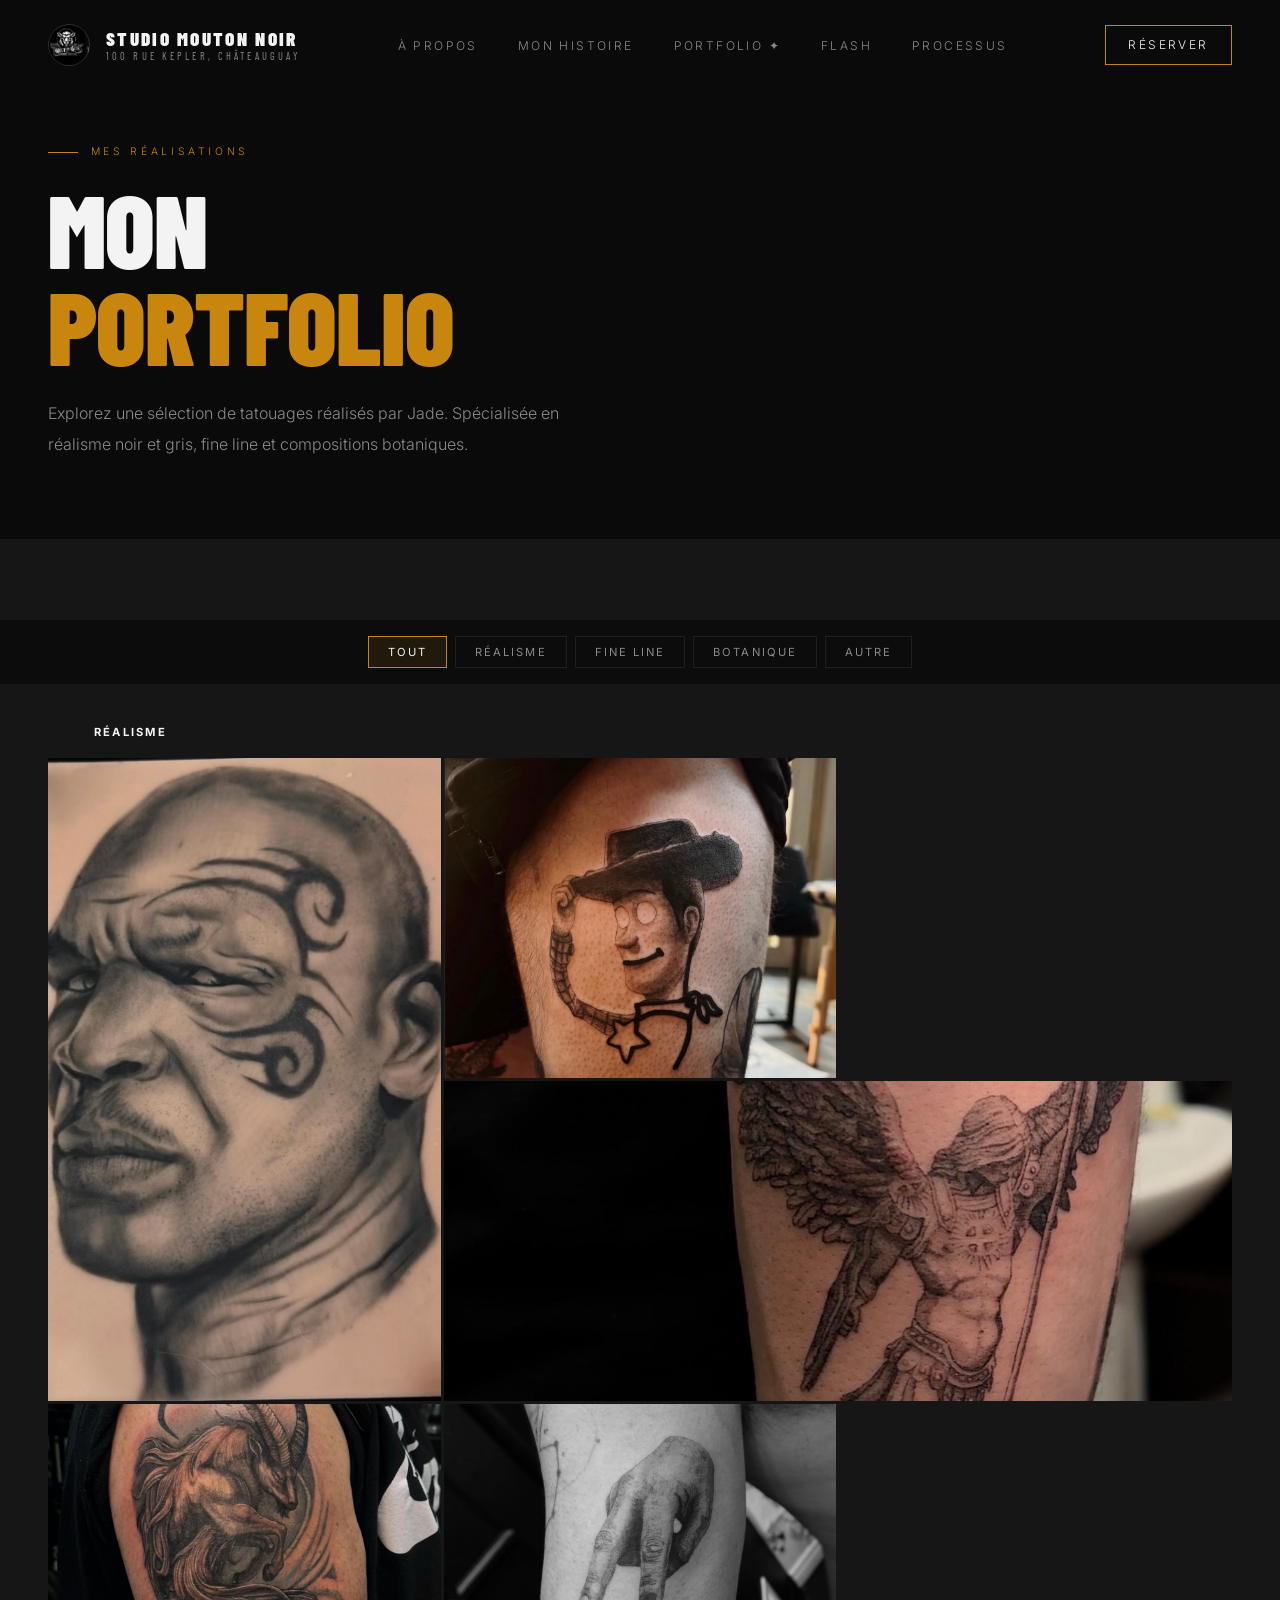
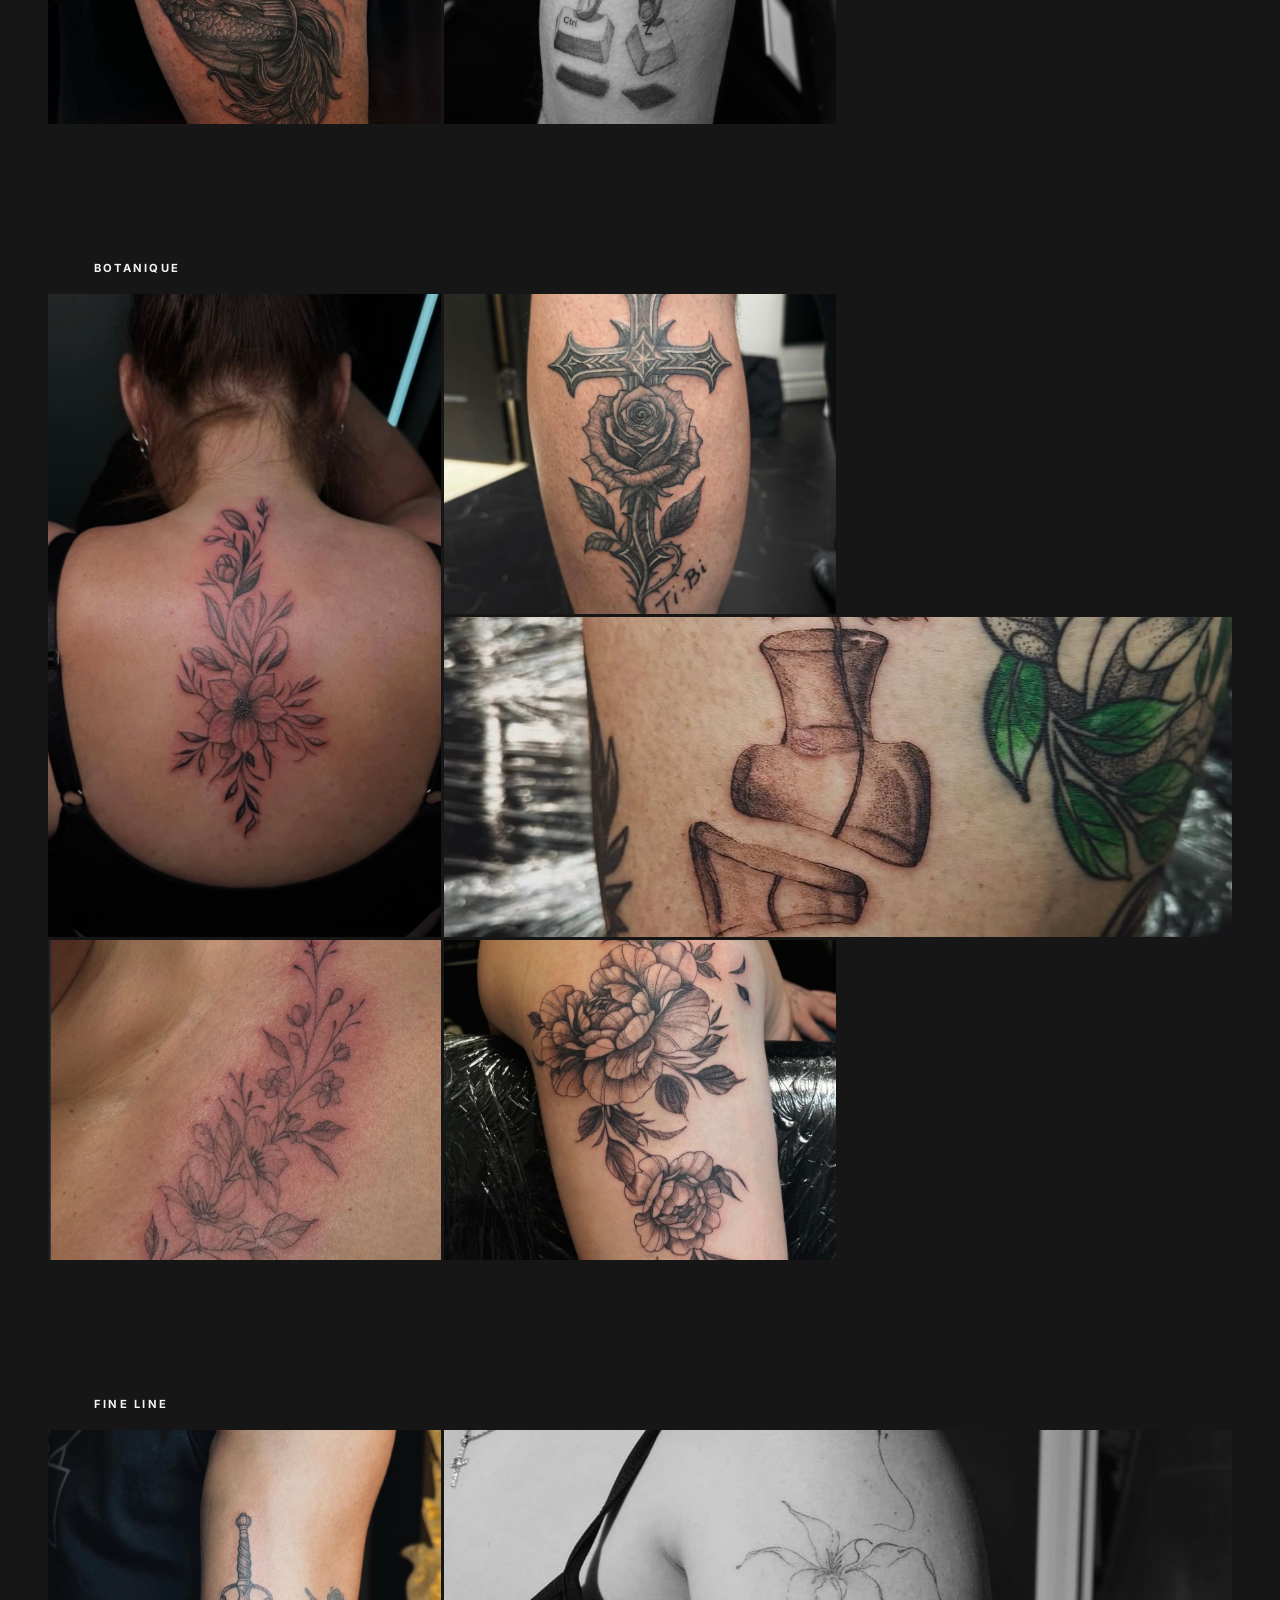
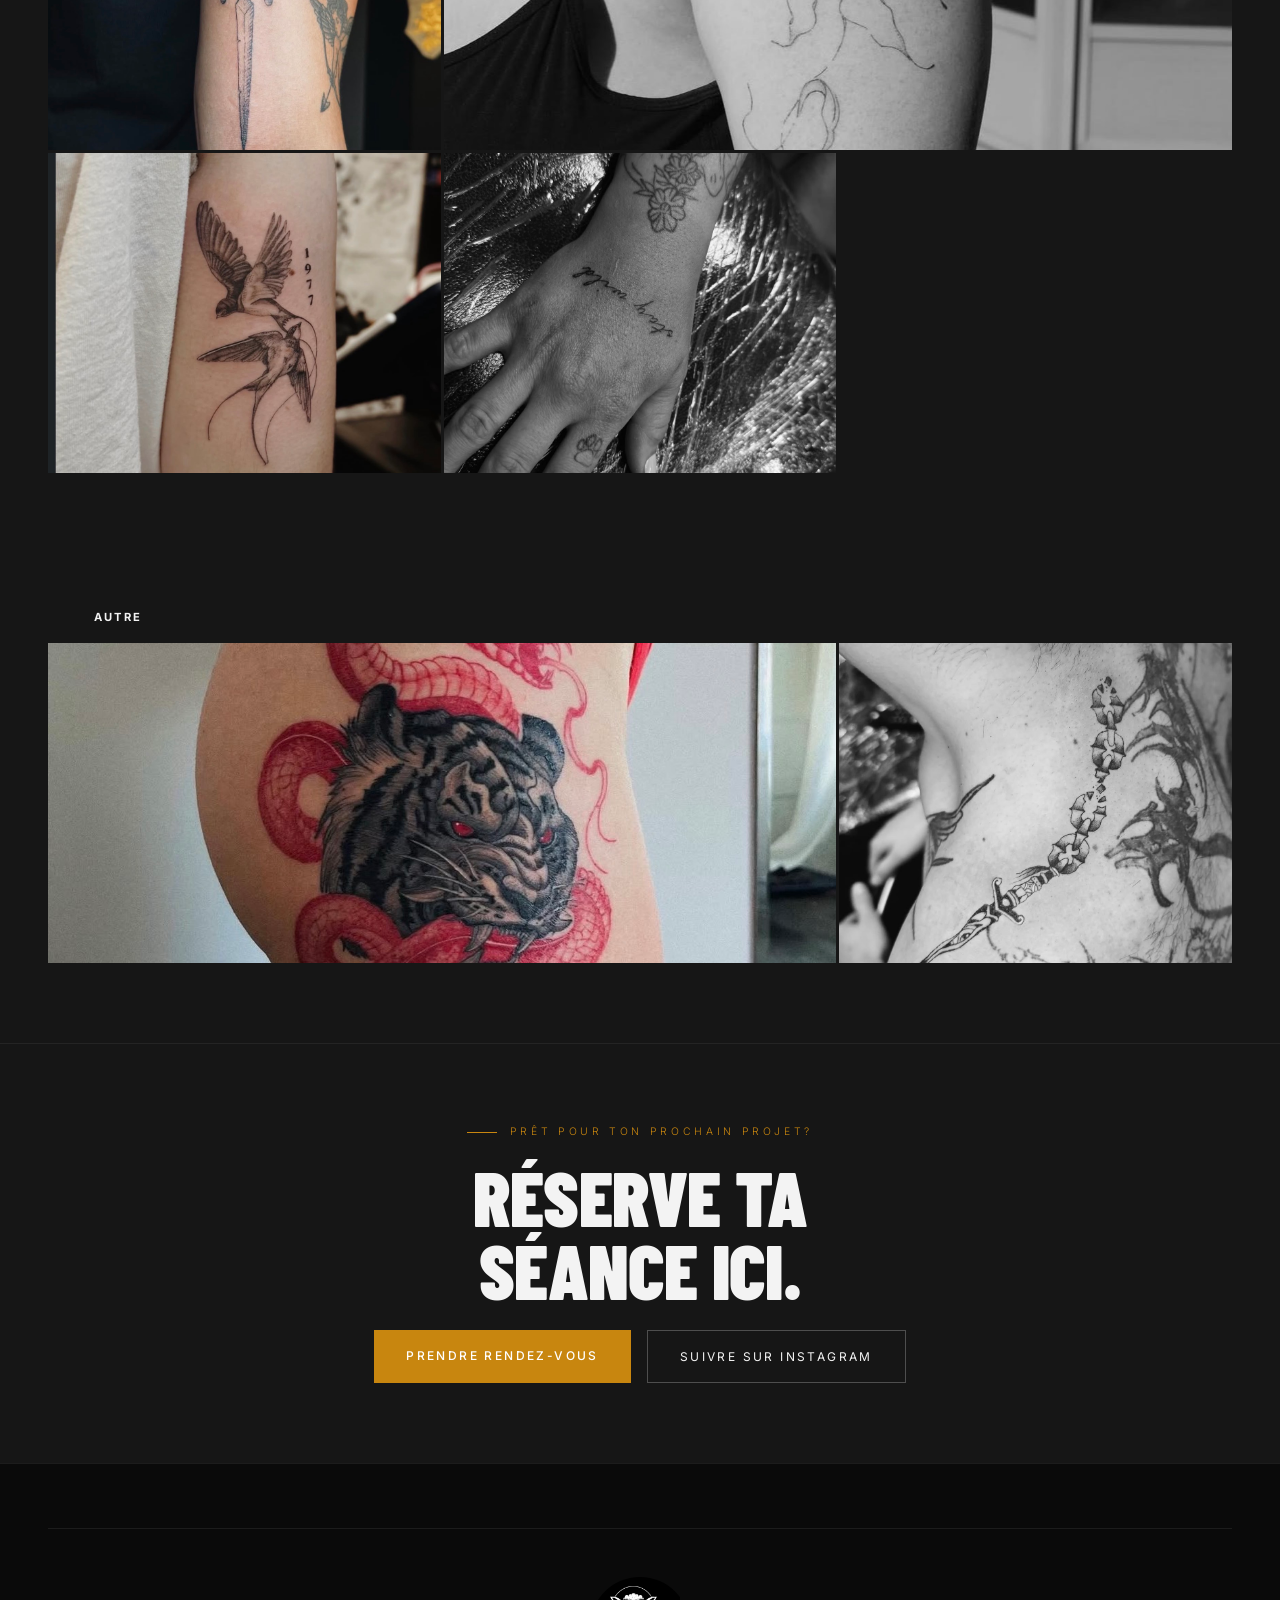
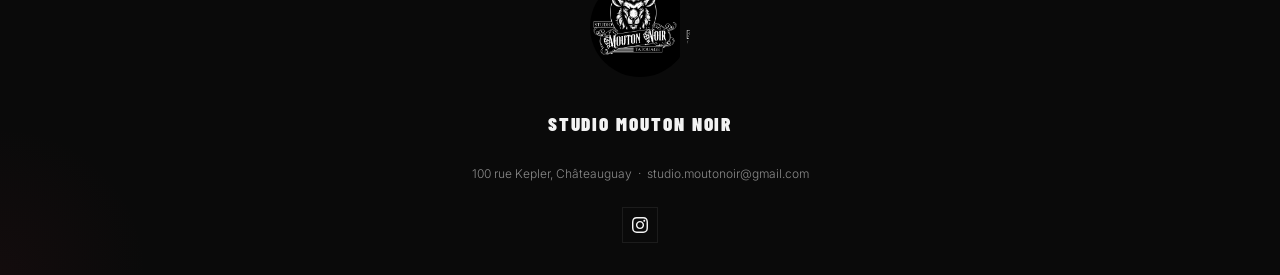
==== portfolio.html @ ce0b01de "Initial commit & site files" ====
<!DOCTYPE html>
<html lang="fr">
<head>
  <meta charset="UTF-8">
  <meta name="viewport" content="width=device-width, initial-scale=1.0">
  <title>Portfolio — Studio Mouton Noir</title>
  <meta name="description" content="Découvrez les réalisations de Jade au Studio Mouton Noir : Réalisme, Fine Line et Botanique.">
  <meta property="og:title" content="Portfolio — Studio Mouton Noir">
  <meta property="og:description" content="Découvrez les réalisations de Jade au Studio Mouton Noir : Réalisme, Fine Line et Botanique.">
  <meta property="og:url" content="https://studiomoutonnoir.ca/portfolio.html">
  <link rel="canonical" href="https://studiomoutonnoir.ca/portfolio.html">
  <link rel="preconnect" href="https://fonts.googleapis.com">
  <link rel="preconnect" href="https://fonts.gstatic.com" crossorigin>
  <link href="https://fonts.googleapis.com/css2?family=Barlow+Condensed:ital,wght@0,400;0,600;0,700;0,800;0,900;1,400&family=Inter:wght@300;400;500;600&display=swap" rel="stylesheet">
  <link rel="stylesheet" href="css/style.css">
</head>
<body>

<!-- ═══════════════════════════════════════════════════════
     NAVIGATION
═══════════════════════════════════════════════════════ -->
<nav class="nav scrolled">
  <a href="index.html" class="nav-logo">
    <div class="nav-logo-img"></div>
    <div class="nav-logo-text">
      Studio Mouton Noir
      <span>100 rue Kepler, Châteauguay</span>
    </div>
  </a>

  <ul class="nav-links">
    <li><a href="index.html#apropos">À propos</a></li>
    <li><a href="index.html#histoire">Mon histoire</a></li>
    <li><a href="portfolio.html" style="color:var(--offwhite)">Portfolio ✦</a></li>
    <li><a href="flash.html">Flash</a></li>
    <li><a href="index.html#processus">Processus</a></li>
  </ul>

  <a href="index.html#reservation" class="nav-cta">Réserver</a>

  <button class="nav-toggle" aria-label="Menu">
    <span></span><span></span><span></span>
  </button>
</nav>

<!-- Mobile nav -->
<div class="nav-mobile">
  <a href="index.html">Accueil</a>
  <a href="index.html#histoire">Mon histoire</a>
  <a href="portfolio.html">Portfolio</a>
  <a href="flash.html">Tatouages Flash</a>
  <a href="index.html#reservation">Réserver</a>
</div>

<!-- ═══════════════════════════════════════════════════════
     PORTFOLIO HERO
═══════════════════════════════════════════════════════ -->
<section class="flash-hero" style="padding: 9rem 3rem 5rem; background: var(--black); border-bottom: 1px solid rgba(243,243,243,0.06);">
  <p class="section-label reveal">Mes réalisations</p>
  <h1 class="section-title reveal reveal-delay-1" style="font-size: clamp(3rem, 8vw, 7rem); margin-bottom: 1.5rem;">
    Mon<br><span style="color:var(--red)">Portfolio</span>
  </h1>
  <p class="reveal reveal-delay-2" style="color: var(--dim); font-size: 1rem; max-width: 560px; line-height: 1.9;">
    Explorez une sélection de tatouages réalisés par Jade. Spécialisée en réalisme noir et gris, fine line et compositions botaniques.
  </p>
</section>

<!-- ═══════════════════════════════════════════════════════
     PORTFOLIO CONTENT
═══════════════════════════════════════════════════════ -->
<section class="portfolio" id="portfolio_content" style="padding: 5rem 3rem;">
  <!-- Filters -->
  <div class="portfolio-filters reveal">
    <button class="filter-btn active" data-filter="all">Tout</button>
    <button class="filter-btn" data-filter="realisme">Réalisme</button>
    <button class="filter-btn" data-filter="fineline">Fine Line</button>
    <button class="filter-btn" data-filter="botanique">Botanique</button>
    <button class="filter-btn" data-filter="autre">Autre</button>
  </div>

  <!-- ── RÉALISME ── -->
  <p class="portfolio-section-label reveal" id="cat-realisme">Réalisme</p>
  <div class="portfolio-grid" data-stagger style="margin-bottom: 6rem;">
    <!-- Mike Tyson (Main Image) -->
    <div class="portfolio-item item-tall" data-style="realisme" data-stagger-child style="opacity:0; transition:opacity 0.5s ease;">
      <div class="portfolio-item-bg"><img src="IMG_4621.jpg" alt="Portrait réalisme Mike Tyson" class="mobile-pos-tyson" style="width:100%;height:100%;object-fit:cover;object-position:center 20%;"></div>
      <div class="portfolio-item-overlay">
        <div class="portfolio-item-artist">Jade</div>
        <div class="portfolio-item-style">Réalisme</div>
      </div>
    </div>
    <!-- Woody -->
    <div class="portfolio-item" data-style="realisme" data-stagger-child style="opacity:0; transition:opacity 0.5s ease;">
      <div class="portfolio-item-bg"><img src="IMG_4651.jpg" alt="Portrait réalisme Woody" style="width:100%;height:100%;object-fit:cover;object-position:center 30%;"></div>
      <div class="portfolio-item-overlay">
        <div class="portfolio-item-artist">Jade</div>
        <div class="portfolio-item-style">Réalisme</div>
      </div>
    </div>
    <!-- Michelangelo -->
    <div class="portfolio-item item-wide" data-style="realisme" data-stagger-child style="opacity:0; transition:opacity 0.5s ease;">
      <div class="portfolio-item-bg"><img src="IMG_4637.jpg" alt="Ange Michel-Ange réalisme" style="width:100%;height:100%;object-fit:cover;object-position:center 40%;"></div>
      <div class="portfolio-item-overlay">
        <div class="portfolio-item-artist">Jade</div>
        <div class="portfolio-item-style">Réalisme</div>
      </div>
    </div>
    <!-- Capricorn -->
    <div class="portfolio-item" data-style="realisme" data-stagger-child style="opacity:0; transition:opacity 0.5s ease;">
      <div class="portfolio-item-bg"><img src="IMG_4630.jpg" alt="Capricorne réalisme" style="width:100%;height:100%;object-fit:cover;"></div>
      <div class="portfolio-item-overlay">
        <div class="portfolio-item-artist">Jade</div>
        <div class="portfolio-item-style">Réalisme</div>
      </div>
    </div>
    <!-- Ctrl+Z Hand -->
    <div class="portfolio-item" data-style="realisme" data-stagger-child style="opacity:0; transition:opacity 0.5s ease;">
      <div class="portfolio-item-bg"><img src="IMG_4718.jpg" alt="Main réalisme touches clavier Ctrl+Z" style="width:100%;height:100%;object-fit:cover;object-position:center 45%;"></div>
      <div class="portfolio-item-overlay">
        <div class="portfolio-item-artist">Jade</div>
        <div class="portfolio-item-style">Réalisme</div>
      </div>
    </div>
  </div>

  <!-- ── BOTANIQUE ── -->
  <p class="portfolio-section-label reveal" id="cat-botanique">Botanique</p>
  <div class="portfolio-grid" data-stagger style="margin-bottom: 6rem;">
    <!-- Spine Flowers -->
    <div class="portfolio-item item-tall" data-style="botanique" data-stagger-child style="opacity:0; transition:opacity 0.5s ease;">
      <div class="portfolio-item-bg"><img src="IMG_4624.jpg" alt="Fleurs botaniques colonne vertébrale" style="width:100%;height:100%;object-fit:cover;object-position:center 20%;"></div>
      <div class="portfolio-item-overlay">
        <div class="portfolio-item-artist">Jade</div>
        <div class="portfolio-item-style">Botanique</div>
      </div>
    </div>
    <!-- Rose + Cross -->
    <div class="portfolio-item" data-style="botanique" data-stagger-child style="opacity:0; transition:opacity 0.5s ease;">
      <div class="portfolio-item-bg"><img src="IMG_4639.jpg" alt="Rose et croix fine line" style="width:100%;height:100%;object-fit:cover;"></div>
      <div class="portfolio-item-overlay">
        <div class="portfolio-item-artist">Jade</div>
        <div class="portfolio-item-style">Botanique</div>
      </div>
    </div>
    <!-- Broken Vase Rose -->
    <div class="portfolio-item item-wide" data-style="botanique" data-stagger-child style="opacity:0; transition:opacity 0.5s ease;">
      <div class="portfolio-item-bg"><img src="IMG_4640.jpg" alt="Rose dans un vase brisé" style="width:100%;height:100%;object-fit:cover;"></div>
      <div class="portfolio-item-overlay">
        <div class="portfolio-item-artist">Jade</div>
        <div class="portfolio-item-style">Botanique</div>
      </div>
    </div>
    <!-- Chest Flowers -->
    <div class="portfolio-item" data-style="botanique" data-stagger-child style="opacity:0; transition:opacity 0.5s ease;">
      <div class="portfolio-item-bg"><img src="IMG_4634.jpg" alt="Fleurs botaniques chest" style="width:100%;height:100%;object-fit:cover;object-position:center 30%;"></div>
      <div class="portfolio-item-overlay">
        <div class="portfolio-item-artist">Jade</div>
        <div class="portfolio-item-style">Botanique</div>
      </div>
    </div>
    <!-- Arm Peonies -->
    <div class="portfolio-item" data-style="botanique" data-stagger-child style="opacity:0; transition:opacity 0.5s ease;">
      <div class="portfolio-item-bg"><img src="IMG_4629.jpg" alt="Pivoines bras" style="width:100%;height:100%;object-fit:cover;"></div>
      <div class="portfolio-item-overlay">
        <div class="portfolio-item-artist">Jade</div>
        <div class="portfolio-item-style">Botanique</div>
      </div>
    </div>
  </div>

  <!-- ── FINE LINE ── -->
  <p class="portfolio-section-label reveal" id="cat-fineline">Fine Line</p>
  <div class="portfolio-grid" data-stagger style="margin-bottom: 6rem;">
    <!-- Dagger/Sword -->
    <div class="portfolio-item" data-style="fineline" data-stagger-child style="opacity:0; transition:opacity 0.5s ease;">
      <div class="portfolio-item-bg"><img src="IMG_4647.jpg" alt="Dague fine line" style="width:100%;height:100%;object-fit:cover;object-position:center 35%;"></div>
      <div class="portfolio-item-overlay">
        <div class="portfolio-item-artist">Jade</div>
        <div class="portfolio-item-style">Fine Line</div>
      </div>
    </div>
    <!-- Hand/Flower -->
    <div class="portfolio-item item-wide" data-style="fineline" data-stagger-child style="opacity:0; transition:opacity 0.5s ease;">
      <div class="portfolio-item-bg"><img src="IMG_4654.jpg" alt="Main et fleur fine line" style="width:100%;height:100%;object-fit:cover;"></div>
      <div class="portfolio-item-overlay">
        <div class="portfolio-item-artist">Jade</div>
        <div class="portfolio-item-style">Fine Line</div>
      </div>
    </div>

    <!-- Birds 1977 -->
    <div class="portfolio-item" data-style="fineline" data-stagger-child style="opacity:0; transition:opacity 0.5s ease;">
      <div class="portfolio-item-bg"><img src="IMG_4623.jpg" alt="Oiseaux et année 1977 fine line" style="width:100%;height:100%;object-fit:cover;object-position:center 45%;"></div>
      <div class="portfolio-item-overlay">
        <div class="portfolio-item-artist">Jade</div>
        <div class="portfolio-item-style">Fine Line</div>
      </div>
    </div>
    <!-- Stay Wild Hand -->
    <div class="portfolio-item" data-style="fineline" data-stagger-child style="opacity:0; transition:opacity 0.5s ease;">
      <div class="portfolio-item-bg"><img src="IMG_4625.jpg" alt="Main stay wild fine line" style="width:100%;height:100%;object-fit:cover;object-position:center 40%;"></div>
      <div class="portfolio-item-overlay">
        <div class="portfolio-item-artist">Jade</div>
        <div class="portfolio-item-style">Fine Line</div>
      </div>
    </div>
  </div>

  <!-- ── AUTRE ── -->
  <p class="portfolio-section-label reveal" id="cat-autre">Autre</p>
  <div class="portfolio-grid" data-stagger>
    <!-- Tiger/Snake -->
    <div class="portfolio-item item-wide" data-style="autre" data-stagger-child style="opacity:0; transition:opacity 0.5s ease;">
      <div class="portfolio-item-bg"><img src="IMG_4622.jpg" alt="Tête de tigre et serpent rouge" class="mobile-pos-tiger" style="width:100%;height:100%;object-fit:cover;object-position:center 45%;"></div>
      <div class="portfolio-item-overlay">
        <div class="portfolio-item-artist">Jade</div>
        <div class="portfolio-item-style">Autre</div>
      </div>
    </div>
    <!-- Bear -->
    <div class="portfolio-item" data-style="autre" data-stagger-child style="opacity:0; transition:opacity 0.5s ease;">
      <div class="portfolio-item-bg"><img src="IMG_4633.jpg" alt="Ours fine line" style="width:100%;height:100%;object-fit:cover;object-position:center 40%;"></div>
      <div class="portfolio-item-overlay">
        <div class="portfolio-item-artist">Jade</div>
        <div class="portfolio-item-style">Autre</div>
      </div>
    </div>
  </div>
</section>

<!-- ═══════════════════════════════════════════════════════
     CTA
═══════════════════════════════════════════════════════ -->
<div style="background: var(--charcoal); padding: 5rem 3rem; text-align: center; border-top: 1px solid rgba(243,243,243,0.06);">
  <p class="section-label reveal" style="justify-content: center;">Prêt pour ton prochain projet?</p>
  <h2 class="section-title reveal reveal-delay-1" style="margin-bottom: 1.5rem; text-align: center;">Réserve ta<br>séance ici.</h2>
  <div class="reveal reveal-delay-3" style="display: flex; gap: 1rem; justify-content: center; flex-wrap: wrap;">
    <a href="index.html#reservation" class="btn-primary">Prendre rendez-vous</a>
    <a href="https://www.instagram.com/studiomoutonoir/" target="_blank" rel="noopener" class="btn-outline">Suivre sur Instagram</a>
  </div>
</div>

<!-- ═══════════════════════════════════════════════════════
     FOOTER
═══════════════════════════════════════════════════════ -->
<footer>
  <div class="footer-bottom" style="padding-top: 3rem; flex-direction: column; align-items: center; text-align: center; gap: 1.5rem;">
    <div class="nav-logo-img" style="width:100px; height:100px; border:none; margin-bottom: 0.5rem;"></div>
    <a href="index.html" style="font-family:'Barlow Condensed',sans-serif; font-size:1.2rem; font-weight:900; letter-spacing:0.1em; text-transform:uppercase;">Studio Mouton Noir</a>
    <p style="font-size: 0.75rem; color: var(--dim);">100 rue Kepler, Châteauguay &nbsp;·&nbsp; <a href="mailto:studio.moutonoir@gmail.com" style="color:var(--dim)">studio.moutonoir@gmail.com</a></p>
    <a href="https://www.instagram.com/studiomoutonoir/" target="_blank" rel="noopener" class="social-link">
      <svg width="16" height="16" viewBox="0 0 24 24" fill="currentColor"><path d="M12 2.163c3.204 0 3.584.012 4.85.07 3.252.148 4.771 1.691 4.919 4.919.058 1.265.069 1.645.069 4.849 0 3.205-.012 3.584-.069 4.849-.149 3.225-1.664 4.771-4.919 4.919-1.266.058-1.644.07-4.85.07-3.204 0-3.584-.012-4.849-.07-3.26-.149-4.771-1.699-4.919-4.92-.058-1.265-.07-1.644-.07-4.849 0-3.204.013-3.583.07-4.849.149-3.227 1.664-4.771 4.919-4.919 1.266-.057 1.645-.069 4.849-.069zm0-2.163c-3.259 0-3.667.014-4.947.072-4.358.2-6.78 2.618-6.98 6.98-.059 1.281-.073 1.689-.073 4.948 0 3.259.014 3.668.072 4.948.2 4.358 2.618 6.78 6.98 6.98 1.281.058 1.689.072 4.948.072 3.259 0 3.668-.014 4.948-.072 4.354-.2 6.782-2.618 6.979-6.98.059-1.28.073-1.689.073-4.948 0-3.259-.014-3.667-.072-4.947-.196-4.354-2.617-6.78-6.979-6.98-1.281-.059-1.69-.073-4.949-.073zm0 5.838c-3.403 0-6.162 2.759-6.162 6.162s2.759 6.163 6.162 6.163 6.162-2.759 6.162-6.163c0-3.403-2.759-6.162-6.162-6.162zm0 10.162c-2.209 0-4-1.79-4-4 0-2.209 1.791-4 4-4s4 1.791 4 4c0 2.21-1.791 4-4 4zm6.406-11.845c-.796 0-1.441.645-1.441 1.44s.645 1.44 1.441 1.44c.795 0 1.439-.645 1.439-1.44s-.644-1.44-1.439-1.44z"/></svg>
    </a>
  </div>
</footer>

<button class="back-top" aria-label="Retour en haut">↑</button>

<script src="js/main.js"></script>
</body>
</html>
---- css/style.css ----
/* ============================================================
   Studio Mouton Noir — Stylesheet
   ============================================================ */

*, *::before, *::after { box-sizing: border-box; margin: 0; padding: 0; }

:root {
  --black:   #0A0A0A;
  --charcoal:#161616;
  --offwhite:#F3F3F3;
  --dim:     #8A8A8A;
  --red:     #C8860F;
  --red-dim: #8A5C07;
  --border:  rgba(243,243,243,0.08);
  --font-head: 'Barlow Condensed', sans-serif;
  --font-body: 'Inter', sans-serif;
}

html { scroll-behavior: smooth; font-size: 16px; }

body {
  background: var(--black);
  color: var(--offwhite);
  font-family: var(--font-body);
  font-weight: 300;
  line-height: 1.6;
  overflow-x: hidden;
  -webkit-font-smoothing: antialiased;
}

img { display: block; width: 100%; height: 100%; object-fit: cover; }
a { color: inherit; text-decoration: none; }
button { cursor: pointer; border: none; background: none; font-family: inherit; }

/* ── Scrollbar ─────────────────────────────────────────── */
::-webkit-scrollbar { width: 4px; }
::-webkit-scrollbar-track { background: var(--black); }
::-webkit-scrollbar-thumb { background: var(--red); border-radius: 2px; }

/* ── Selection ─────────────────────────────────────────── */
::selection { background: var(--red); color: #fff; }

/* ============================================================
   NAVIGATION
   ============================================================ */
.nav {
  position: fixed;
  top: 0; left: 0; right: 0;
  z-index: 100;
  display: flex;
  align-items: center;
  justify-content: space-between;
  padding: 1.5rem 3rem;
  transition: background 0.4s ease, padding 0.4s ease;
}
.nav.scrolled {
  background: rgba(10,10,10,0.95);
  backdrop-filter: blur(12px);
  padding: 1rem 3rem;
  border-bottom: 1px solid var(--border);
}

.nav-logo {
  display: flex;
  align-items: center;
  gap: 1rem;
  font-family: var(--font-head);
  font-weight: 900;
  font-size: 1.2rem;
  letter-spacing: 0.12em;
  text-transform: uppercase;
  line-height: 1.1;
}
.nav-logo-img {
  width: 42px;
  height: 42px;
  background-image: url('../logo_nav.png');
  background-size: contain;
  background-position: center;
  background-repeat: no-repeat;
  border-radius: 50%;
  border: 1px solid rgba(243,243,243,0.15);
  flex-shrink: 0;
}
.nav-logo-text { display: flex; flex-direction: column; }
.nav-logo span { display: block; font-size: 0.65rem; font-weight: 400; letter-spacing: 0.3em; color: var(--dim); margin-top: 2px; }

.nav-links {
  display: flex;
  gap: 2.5rem;
  list-style: none;
}
.nav-links a {
  font-size: 0.75rem;
  letter-spacing: 0.2em;
  text-transform: uppercase;
  color: var(--dim);
  transition: color 0.25s;
}
.nav-links a:hover { color: var(--offwhite); }

.nav-cta {
  font-size: 0.75rem;
  letter-spacing: 0.2em;
  text-transform: uppercase;
  padding: 0.6rem 1.4rem;
  border: 1px solid var(--red);
  color: var(--offwhite);
  transition: background 0.25s, color 0.25s;
}
.nav-cta:hover { background: var(--red); }

/* Hamburger */
.nav-toggle {
  display: none;
  flex-direction: column;
  gap: 5px;
  padding: 4px;
  z-index: 101;
}
.nav-toggle span {
  display: block; width: 24px; height: 1.5px;
  background: var(--offwhite);
  transition: transform 0.3s, opacity 0.3s;
}
.nav-toggle.open span:nth-child(1) { transform: translateY(6.5px) rotate(45deg); }
.nav-toggle.open span:nth-child(2) { opacity: 0; }
.nav-toggle.open span:nth-child(3) { transform: translateY(-6.5px) rotate(-45deg); }

.nav-mobile {
  display: none;
  position: fixed;
  inset: 0;
  background: var(--black);
  z-index: 99;
  flex-direction: column;
  align-items: center;
  justify-content: center;
  gap: 2.5rem;
}
.nav-mobile.open { display: flex; }
.nav-mobile a {
  font-family: var(--font-head);
  font-size: 2.5rem;
  font-weight: 800;
  letter-spacing: 0.08em;
  text-transform: uppercase;
  color: var(--offwhite);
  transition: color 0.25s;
}
.nav-mobile a:hover { color: var(--red); }

/* ============================================================
   HERO
   ============================================================ */
.hero {
  position: relative;
  height: 100vh;
  min-height: 680px;
  display: flex;
  align-items: flex-end; /* Reverted to bottom align */
  padding: 0 3rem 5rem; /* Reverted padding */
  overflow: hidden;
}
.hero-logo-watermark {
  position: absolute;
  top: 50%;
  left: 50%;
  transform: translate(-50%, -50%);
  width: 80vh;
  height: 80vh;
  background-image: url('../logo.png');
  background-size: 300% 100%;
  background-position: 0% center;
  background-repeat: no-repeat;
  opacity: 0.03;
  pointer-events: none;
  z-index: 1;
  filter: blur(2px);
  animation: heroLogoSpin 120s linear infinite;
}
@keyframes heroLogoSpin {
  from { transform: translate(-50%, -50%) rotate(0deg); }
  to { transform: translate(-50%, -50%) rotate(360deg); }
}

.hero-bg {
  position: absolute;
  inset: 0;
  background:
    linear-gradient(160deg, #0A0A0A 0%, #150e00 30%, #0d0a00 60%, #0A0A0A 100%);
}
/* Animated noise texture */
.hero-bg::before {
  content: '';
  position: absolute;
  inset: 0;
  background-image: url("data:image/svg+xml,%3Csvg viewBox='0 0 256 256' xmlns='http://www.w3.org/2000/svg'%3E%3Cfilter id='noise'%3E%3CfeTurbulence type='fractalNoise' baseFrequency='0.9' numOctaves='4' stitchTiles='stitch'/%3E%3C/filter%3E%3Crect width='100%25' height='100%25' filter='url(%23noise)' opacity='0.04'/%3E%3C/svg%3E");
  background-size: 200px;
  opacity: 0.4;
}
.hero-bg::after {
  content: '';
  position: absolute;
  bottom: 0; left: 0; right: 0;
  height: 40%;
  background: linear-gradient(to top, var(--black), transparent);
}

/* Decorative large letters */
.hero-deco {
  position: absolute;
  top: 50%;
  left: -0.02em;
  transform: translateY(-50%);
  font-family: var(--font-head);
  font-weight: 900;
  font-size: 32vw;
  line-height: 1;
  color: transparent;
  -webkit-text-stroke: 1px rgba(243,243,243,0.03);
  user-select: none;
  pointer-events: none;
  white-space: nowrap;
}

.hero-content {
  position: relative;
  z-index: 2;
  max-width: 900px;
}

.hero-eyebrow {
  font-size: 0.7rem;
  letter-spacing: 0.35em;
  text-transform: uppercase;
  color: var(--red);
  margin-bottom: 1.5rem;
  display: flex;
  align-items: center;
  gap: 1rem;
}
.hero-eyebrow::before {
  content: '';
  display: block;
  width: 40px;
  height: 1px;
  background: var(--red);
}

.hero-title {
  font-family: var(--font-head);
  font-weight: 900;
  font-size: clamp(3.5rem, 10vw, 9rem);
  line-height: 0.9;
  letter-spacing: -0.01em;
  text-transform: uppercase;
  margin-bottom: 1.5rem;
}
.hero-title .accent { color: var(--red); }

.hero-sub {
  font-size: clamp(0.85rem, 1.5vw, 1rem);
  color: var(--dim);
  max-width: 480px;
  line-height: 1.8;
  margin-bottom: 2.5rem;
  font-style: italic;
}

.hero-actions {
  display: flex;
  gap: 1rem;
  flex-wrap: wrap;
}

.btn-primary {
  display: inline-block;
  padding: 1rem 2rem;
  background: var(--red);
  color: #fff;
  font-size: 0.75rem;
  letter-spacing: 0.2em;
  text-transform: uppercase;
  font-weight: 500;
  transition: background 0.25s, transform 0.2s;
}
.btn-primary:hover { background: #b8293f; transform: translateY(-1px); }

.btn-outline {
  display: inline-block;
  padding: 1rem 2rem;
  border: 1px solid rgba(243,243,243,0.25);
  color: var(--offwhite);
  font-size: 0.75rem;
  letter-spacing: 0.2em;
  text-transform: uppercase;
  font-weight: 400;
  transition: border-color 0.25s, background 0.25s, transform 0.2s;
}
.btn-outline:hover {
  border-color: var(--offwhite);
  background: rgba(243,243,243,0.05);
  transform: translateY(-1px);
}

.hero-scroll {
  position: absolute;
  bottom: 2rem;
  right: 3rem;
  z-index: 2;
  display: flex;
  flex-direction: column;
  align-items: center;
  gap: 0.5rem;
  color: var(--dim);
  font-size: 0.65rem;
  letter-spacing: 0.2em;
  text-transform: uppercase;
  writing-mode: vertical-rl;
}
.hero-scroll::after {
  content: '';
  display: block;
  width: 1px;
  height: 60px;
  background: linear-gradient(to bottom, var(--dim), transparent);
  animation: scrollLine 1.8s ease-in-out infinite;
}
@keyframes scrollLine {
  0%   { transform: scaleY(0); transform-origin: top; }
  50%  { transform: scaleY(1); transform-origin: top; }
  51%  { transform: scaleY(1); transform-origin: bottom; }
  100% { transform: scaleY(0); transform-origin: bottom; }
}

/* ============================================================
   SECTIONS — shared
   ============================================================ */
section { padding: 7rem 3rem; }

.section-label {
  font-size: 0.65rem;
  letter-spacing: 0.35em;
  text-transform: uppercase;
  color: var(--red);
  margin-bottom: 1.2rem;
  display: flex;
  align-items: center;
  gap: 0.8rem;
}
.section-label::before {
  content: '';
  display: block;
  width: 30px;
  height: 1px;
  background: var(--red);
}

.section-title {
  font-family: var(--font-head);
  font-weight: 900;
  font-size: clamp(2.5rem, 6vw, 5rem);
  line-height: 0.95;
  text-transform: uppercase;
  letter-spacing: -0.01em;
}

/* Reveal animation */
.reveal {
  opacity: 0;
  transform: translateY(30px);
  transition: opacity 0.7s ease, transform 0.7s ease;
}
.reveal.visible {
  opacity: 1;
  transform: translateY(0);
}
.reveal-delay-1 { transition-delay: 0.1s; }
.reveal-delay-2 { transition-delay: 0.2s; }
.reveal-delay-3 { transition-delay: 0.3s; }
.reveal-delay-4 { transition-delay: 0.4s; }

/* Global visible class for JS reveals (staggers, etc) */
.visible {
  opacity: 1 !important;
  transform: translateY(0) !important;
}

/* ============================================================
   ABOUT / PHILOSOPHY
   ============================================================ */
.about {
  background: var(--charcoal);
  display: grid;
  grid-template-columns: 1fr 1fr;
  gap: 5rem;
  align-items: center;
}

.about-visual {
  position: relative;
  height: 600px;
}
.about-img-frame {
  position: absolute;
  inset: 0;
  background: #111;
  overflow: hidden;
}
.about-img-frame::before {
  content: '';
  position: absolute;
  inset: 0;
  background:
    radial-gradient(ellipse at 30% 40%, rgba(200,134,15,0.15) 0%, transparent 60%),
    linear-gradient(135deg, #120d00 0%, #0d0d0d 100%);
  z-index: 1;
}
.about-img-frame img {
  position: absolute;
  inset: 0;
  width: 100%;
  height: 100%;
  object-fit: cover;
  z-index: 2;
}
.about-img-placeholder {
  position: absolute;
  inset: 0;
  display: flex;
  flex-direction: column;
  align-items: center;
  justify-content: center;
  gap: 1rem;
}
.about-img-placeholder .sheep-icon {
  font-size: 5rem;
  opacity: 0.15;
  filter: grayscale(1);
}
.about-img-placeholder p {
  font-size: 0.7rem;
  letter-spacing: 0.2em;
  color: var(--dim);
  text-transform: uppercase;
}
.about-frame-border {
  position: absolute;
  top: 1.5rem;
  right: -1.5rem;
  width: 100%;
  height: 100%;
  border: 1px solid var(--red-dim);
  z-index: -1;
}

.about-text { padding: 2rem 0; }
.about-quote {
  font-family: var(--font-head);
  font-size: clamp(1.4rem, 3vw, 2rem);
  font-weight: 700;
  line-height: 1.2;
  color: var(--offwhite);
  margin: 2rem 0;
  padding-left: 1.5rem;
  border-left: 2px solid var(--red);
  font-style: italic;
}
.about-body {
  color: var(--dim);
  font-size: 0.95rem;
  line-height: 1.9;
}
.about-body p + p { margin-top: 1rem; }
.about-body strong { color: var(--offwhite); font-weight: 500; }

/* ============================================================
   STORY — Mon histoire
   ============================================================ */
.story {
  background: var(--black);
  padding: 10rem 3rem;
}

.story-inner {
  display: grid;
  grid-template-columns: 1fr 1.15fr;
  gap: 8rem;
  align-items: start;
  max-width: 1200px;
  margin: 0 auto;
}

/* Visual side */
.story-visual {
  position: relative;
  height: 620px;
}
.story-img-frame {
  position: absolute;
  inset: 0;
  background: #111;
  overflow: hidden;
}
.story-img-frame img {
  position: absolute;
  inset: 0;
  width: 100%;
  height: 100%;
  object-fit: cover;
  object-position: center 20%; /* Recadre plus haut pour mieux voir le visage */
  z-index: 2;
  transition: transform 0.8s ease;
}
.story-img-frame::before {
  content: '';
  position: absolute;
  inset: 0;
  background:
    radial-gradient(ellipse at 40% 30%, rgba(200,134,15,0.18) 0%, transparent 65%),
    linear-gradient(160deg, #130f00 0%, #0d0d0d 100%);
  z-index: 1;
}
.story-img-frame img {
  position: absolute;
  inset: 0;
  width: 100%;
  height: 100%;
  object-fit: cover;
  object-position: center top;
  z-index: 2;
  transition: transform 0.8s ease;
}
.story-img-frame:hover img {
  transform: scale(1.05);
}
.story-img-placeholder {
  position: absolute;
  inset: 0;
  display: flex;
  flex-direction: column;
  align-items: center;
  justify-content: center;
  gap: 1rem;
}
.story-initials {
  font-family: var(--font-head);
  font-size: 11rem;
  font-weight: 900;
  color: rgba(243,243,243,0.04);
  letter-spacing: -0.02em;
  line-height: 1;
}
.story-img-placeholder p {
  font-size: 0.7rem;
  letter-spacing: 0.2em;
  color: var(--dim);
  text-transform: uppercase;
}
.story-frame-border {
  position: absolute;
  top: 1.5rem;
  right: -1.5rem;
  width: 100%;
  height: 100%;
  border: 1px solid var(--red-dim);
  z-index: -1;
}

/* Floating badge */
.story-badge {
  position: absolute;
  bottom: 2.5rem;
  right: -2rem;
  background: var(--charcoal);
  border: 1px solid var(--red);
  padding: 1.2rem 1.6rem;
  text-align: center;
  z-index: 2;
}
.story-badge-year {
  display: block;
  font-family: var(--font-head);
  font-size: 2.5rem;
  font-weight: 900;
  line-height: 1;
  color: var(--red);
}
.story-badge-label {
  display: block;
  font-size: 0.6rem;
  letter-spacing: 0.25em;
  text-transform: uppercase;
  color: var(--dim);
  margin-top: 0.3rem;
}

/* Content side */
.story-content { padding: 1rem 0; }

/* Specialty tags */
.story-tags {
  display: flex;
  flex-wrap: wrap;
  gap: 0.5rem;
  margin: 2rem 0 2rem;
}
.story-tag {
  font-size: 0.65rem;
  letter-spacing: 0.18em;
  text-transform: uppercase;
  padding: 0.4rem 1rem;
  border: 1px solid var(--red);
  color: var(--red);
  background: rgba(200,134,15,0.06);
  transition: background 0.25s, color 0.25s;
}
.story-tag:hover {
  background: rgba(200,134,15,0.15);
  color: var(--offwhite);
}

.story-cta {
  display: flex;
  gap: 1rem;
  flex-wrap: wrap;
}

/* ============================================================
   ARTISTS (kept minimal for potential future use)
   ============================================================ */
.artists { background: var(--black); }

.artists-header {
  display: flex;
  justify-content: space-between;
  align-items: flex-end;
  margin-bottom: 4rem;
}
.artists-header-right {
  font-size: 0.8rem;
  color: var(--dim);
  letter-spacing: 0.05em;
}

.artists-grid {
  display: grid;
  grid-template-columns: repeat(auto-fill, minmax(320px, 1fr));
  gap: 2px;
}

.artist-card {
  position: relative;
  background: var(--charcoal);
  overflow: hidden;
  cursor: pointer;
}
.artist-card-img {
  height: 480px;
  background: #111;
  position: relative;
  overflow: hidden;
}
.artist-card-img::before {
  content: '';
  position: absolute;
  inset: 0;
  background:
    radial-gradient(ellipse at 50% 30%, rgba(200,134,15,0.2) 0%, transparent 65%),
    linear-gradient(180deg, #120d00 0%, #0d0d0d 100%);
  transition: opacity 0.4s;
}
.artist-card:hover .artist-card-img::before {
  opacity: 0.6;
}
.artist-card-img-placeholder {
  position: absolute;
  inset: 0;
  display: flex;
  align-items: center;
  justify-content: center;
}
.artist-initials {
  font-family: var(--font-head);
  font-size: 8rem;
  font-weight: 900;
  color: rgba(243,243,243,0.04);
  letter-spacing: -0.02em;
}
.artist-card-overlay {
  position: absolute;
  bottom: 0; left: 0; right: 0;
  padding: 2.5rem 2rem 2rem;
  background: linear-gradient(to top, rgba(10,10,10,0.95) 0%, transparent 100%);
  transform: translateY(0);
  transition: transform 0.4s ease;
}
.artist-card:hover .artist-card-overlay {
  transform: translateY(-8px);
}
.artist-name {
  font-family: var(--font-head);
  font-size: 2rem;
  font-weight: 800;
  text-transform: uppercase;
  letter-spacing: 0.04em;
  margin-bottom: 0.3rem;
}
.artist-style {
  font-size: 0.75rem;
  color: var(--red);
  letter-spacing: 0.2em;
  text-transform: uppercase;
  margin-bottom: 1rem;
}
.artist-card-links {
  display: flex;
  gap: 1rem;
  opacity: 0;
  transform: translateY(10px);
  transition: opacity 0.3s 0.1s, transform 0.3s 0.1s;
}
.artist-card:hover .artist-card-links { opacity: 1; transform: translateY(0); }
.artist-card-links a {
  font-size: 0.7rem;
  letter-spacing: 0.15em;
  text-transform: uppercase;
  color: var(--offwhite);
  padding: 0.5rem 1rem;
  border: 1px solid rgba(243,243,243,0.2);
  transition: border-color 0.2s, background 0.2s;
}
.artist-card-links a:hover { border-color: var(--red); background: rgba(200,134,15,0.1); }
.artist-card-links .ig-link {
  border-color: var(--red);
  color: var(--red);
}
.artist-card-links .ig-link:hover { background: rgba(200,134,15,0.2); }

/* ============================================================
   PORTFOLIO
   ============================================================ */
.portfolio { background: var(--charcoal); }

.portfolio-header {
  display: flex;
  justify-content: space-between;
  align-items: flex-end;
  margin-bottom: 3rem;
  flex-wrap: wrap;
  gap: 1.5rem;
}

.portfolio-filters {
  display: flex;
  justify-content: center;
  gap: 0.5rem;
  flex-wrap: wrap;
  position: sticky;
  top: 70px; /* Aligné sous la nav */
  z-index: 90;
  background: rgba(10, 10, 10, 0.8);
  backdrop-filter: blur(8px);
  padding: 1rem 0;
  margin: 0 -3rem; /* Pour compenser le padding de la section */
}
.filter-btn {
  padding: 0.5rem 1.2rem;
  font-size: 0.7rem;
  letter-spacing: 0.18em;
  text-transform: uppercase;
  color: var(--dim);
  border: 1px solid var(--border);
  background: transparent;
  transition: all 0.25s;
}
.filter-btn:hover, .filter-btn.active {
  color: var(--offwhite);
  border-color: var(--red);
  background: rgba(200,134,15,0.1);
}

.portfolio-section-label {
  display: flex;
  align-items: center;
  gap: 14px;
  font-family: 'Inter', sans-serif;
  font-size: 0.7rem;
  font-weight: 700;
  letter-spacing: 0.2em;
  text-transform: uppercase;
  color: var(--accent);
  padding: 40px 0 16px;
}
.portfolio-section-label::before {
  content: '';
  display: block;
  width: 32px;
  height: 2px;
  background: var(--accent);
  flex-shrink: 0;
}

.portfolio-grid {
  display: grid;
  grid-template-columns: repeat(3, 1fr);
  grid-auto-rows: 320px;
  gap: 3px;
}
.portfolio-grid .item-wide { grid-column: span 2; }
.portfolio-grid .item-tall { grid-row: span 2; }

.portfolio-item {
  position: relative;
  overflow: hidden;
  background: #111;
  cursor: pointer;
}
.portfolio-item-bg {
  position: absolute;
  inset: 0;
  transition: transform 0.6s ease;
}
.portfolio-item:hover .portfolio-item-bg { transform: scale(1.04); }

/* Default placeholder colors removed to show images */
.portfolio-item-bg { background: #111; }

.portfolio-item-overlay {
  position: absolute;
  inset: 0;
  background: rgba(10,10,10,0.75);
  display: flex;
  flex-direction: column;
  align-items: center;
  justify-content: center;
  opacity: 0;
  transition: opacity 0.35s ease;
  text-align: center;
  padding: 1.5rem;
}
.portfolio-item:hover .portfolio-item-overlay { opacity: 1; }

.portfolio-item-placeholder {
  position: absolute;
  inset: 0;
  display: flex;
  align-items: center;
  justify-content: center;
}
.portfolio-item-placeholder span {
  font-size: 0.65rem;
  letter-spacing: 0.2em;
  color: rgba(243,243,243,0.08);
  text-transform: uppercase;
}

.portfolio-item-artist {
  font-size: 0.7rem;
  letter-spacing: 0.2em;
  color: var(--red);
  text-transform: uppercase;
  margin-bottom: 0.5rem;
}
.portfolio-item-style {
  font-family: var(--font-head);
  font-size: 1.4rem;
  font-weight: 700;
  text-transform: uppercase;
  letter-spacing: 0.05em;
}

/* ============================================================
   PROCESS
   ============================================================ */
.process { background: var(--black); }

.process-header { margin-bottom: 5rem; }

.process-steps {
  display: grid;
  grid-template-columns: repeat(4, 1fr);
  gap: 2px;
}
.process-step {
  background: var(--charcoal);
  padding: 5rem 2.5rem;
  position: relative;
  overflow: hidden;
  transition: background 0.3s;
  display: flex;
  flex-direction: column;
  justify-content: flex-end;
  min-height: 450px;
}
.process-step-bg {
  position: absolute;
  inset: 0;
  z-index: 0;
  transition: transform 0.8s cubic-bezier(0.165, 0.84, 0.44, 1);
}
.process-step:hover .process-step-bg {
  transform: scale(1.1);
}
.process-step-overlay {
  position: absolute;
  inset: 0;
  background: linear-gradient(to bottom, rgba(10,10,10,0.2) 0%, rgba(10,10,10,0.9) 100%);
  z-index: 1;
}
.step-number, .step-title, .step-desc {
  position: relative;
  z-index: 2;
}
.process-step:hover { background: #1e1e1e; }
.process-step::before {
  content: '';
  position: absolute;
  top: 0; left: 0; right: 0;
  height: 2px;
  background: var(--red);
  transform: scaleX(0);
  transform-origin: left;
  transition: transform 0.4s ease;
}
.process-step:hover::before { transform: scaleX(1); }

.step-number {
  font-family: var(--font-head);
  font-size: 5rem;
  font-weight: 900;
  line-height: 1;
  color: var(--red);
  opacity: 0.2;
  margin-bottom: 1rem;
  display: block;
}
.step-title {
  font-family: var(--font-head);
  font-size: 1.5rem;
  font-weight: 800;
  text-transform: uppercase;
  letter-spacing: 0.05em;
  margin-bottom: 1rem;
  color: var(--offwhite);
}
.step-desc {
  font-size: 0.9rem;
  color: var(--dim);
  line-height: 1.8;
}

/* ============================================================
   FLASH PROMO BANNER
   ============================================================ */
.flash-banner {
  background: var(--red);
  padding: 4rem 3rem;
  display: flex;
  align-items: center;
  justify-content: space-between;
  gap: 2rem;
  flex-wrap: wrap;
}
.flash-banner-text { display: flex; flex-direction: column; }
.flash-banner-text .label {
  font-size: 0.7rem;
  letter-spacing: 0.3em;
  text-transform: uppercase;
  margin-bottom: 0.8rem;
  opacity: 0.7;
}
.flash-banner-text .title {
  font-family: var(--font-head);
  font-size: clamp(2rem, 4vw, 3.5rem);
  font-weight: 900;
  text-transform: uppercase;
  line-height: 0.95;
}
.flash-banner .btn-flash {
  display: inline-block;
  padding: 1rem 2.5rem;
  background: var(--offwhite);
  color: var(--red);
  font-size: 0.75rem;
  letter-spacing: 0.2em;
  text-transform: uppercase;
  font-weight: 600;
  transition: opacity 0.25s, transform 0.2s;
  white-space: nowrap;
}
.flash-banner .btn-flash:hover { opacity: 0.9; transform: translateY(-1px); }

/* ============================================================
   BOOKING
   ============================================================ */
.booking {
  background: var(--charcoal);
  display: grid;
  grid-template-columns: 1fr 1fr;
  gap: 6rem;
  align-items: start;
}

.booking-info { padding-top: 1rem; }
.booking-info .section-title { margin-bottom: 1.5rem; }
.booking-info p {
  color: var(--dim);
  font-size: 0.95rem;
  line-height: 1.9;
  margin-bottom: 2.5rem;
}

.booking-contact-item {
  display: flex;
  align-items: center;
  gap: 1rem;
  padding: 1.2rem 0;
  border-bottom: 1px solid var(--border);
}
.booking-contact-icon {
  width: 36px; height: 36px;
  border: 1px solid var(--red);
  display: flex;
  align-items: center;
  justify-content: center;
  flex-shrink: 0;
  font-size: 0.85rem;
}
.booking-contact-label {
  font-size: 0.65rem;
  letter-spacing: 0.2em;
  text-transform: uppercase;
  color: var(--dim);
  margin-bottom: 0.2rem;
}
.booking-contact-value {
  font-size: 0.9rem;
  color: var(--offwhite);
}
.booking-contact-value a:hover { color: var(--red); transition: color 0.2s; }

.booking-form { display: flex; flex-direction: column; }
.form-row {
  display: grid;
  grid-template-columns: 1fr 1fr;
  gap: 1rem;
}
.form-group {
  margin-bottom: 1rem;
}
.form-group.full { grid-column: 1 / -1; }
.form-label {
  display: block;
  font-size: 0.65rem;
  letter-spacing: 0.2em;
  text-transform: uppercase;
  color: var(--dim);
  margin-bottom: 0.5rem;
}
.form-label-optional {
  font-size: 0.6rem;
  letter-spacing: 0.1em;
  color: rgba(138,138,138,0.5);
  text-transform: none;
  font-style: italic;
}
.form-input,
.form-textarea,
.form-select {
  width: 100%;
  background: rgba(243,243,243,0.04);
  border: 1px solid var(--border);
  color: var(--offwhite);
  font-family: var(--font-body);
  font-size: 0.9rem;
  font-weight: 300;
  padding: 0.9rem 1rem;
  outline: none;
  transition: border-color 0.25s, background 0.25s;
  -webkit-appearance: none;
  appearance: none;
}
.form-select { background-image: url("data:image/svg+xml,%3Csvg xmlns='http://www.w3.org/2000/svg' width='10' height='6'%3E%3Cpath d='M0 0l5 6 5-6z' fill='%238A8A8A'/%3E%3C/svg%3E"); background-repeat: no-repeat; background-position: right 1rem center; padding-right: 2.5rem; cursor: pointer; }
.form-input:focus, .form-textarea:focus, .form-select:focus {
  border-color: var(--red);
  background: rgba(200,134,15,0.04);
}
.form-input::placeholder, .form-textarea::placeholder { color: rgba(138,138,138,0.5); }
.form-textarea { resize: vertical; min-height: 120px; }

.form-file-label {
  display: flex;
  align-items: center;
  gap: 0.8rem;
  padding: 0.9rem 1rem;
  border: 1px dashed rgba(243,243,243,0.15);
  cursor: pointer;
  transition: border-color 0.25s;
  font-size: 0.8rem;
  color: var(--dim);
}
.form-file-label:hover { border-color: var(--red); color: var(--offwhite); }
.form-file-label input { display: none; }
.form-file-icon { color: var(--red); font-size: 1rem; }

.form-submit {
  width: 100%;
  padding: 1.1rem;
  background: var(--red);
  color: #fff;
  font-family: var(--font-body);
  font-size: 0.75rem;
  letter-spacing: 0.25em;
  text-transform: uppercase;
  font-weight: 500;
  transition: background 0.25s, transform 0.2s;
  margin-top: 0.5rem;
}
.form-submit:hover { background: #a86d09; transform: translateY(-1px); }

/* ============================================================
   INSTAGRAM
   ============================================================ */
.instagram { background: var(--black); }

.instagram-header {
  display: flex;
  justify-content: space-between;
  align-items: flex-end;
  margin-bottom: 3rem;
  flex-wrap: wrap;
  gap: 1rem;
}
.instagram-handle {
  display: flex;
  align-items: center;
  gap: 0.5rem;
  font-size: 0.85rem;
  color: var(--dim);
  transition: color 0.25s;
}
.instagram-handle:hover { color: var(--offwhite); }
.instagram-handle .at { color: var(--red); }

.instagram-grid {
  display: grid;
  grid-template-columns: repeat(5, 1fr);
  gap: 3px;
}
.instagram-item {
  aspect-ratio: 1;
  background: var(--charcoal);
  position: relative;
  overflow: hidden;
  cursor: pointer;
}
.instagram-item-bg {
  position: absolute;
  inset: 0;
  transition: transform 0.5s ease;
}
.instagram-item:nth-child(odd) .instagram-item-bg  { background: linear-gradient(135deg, #1a1300, #0d0d0d); }
.instagram-item:nth-child(even) .instagram-item-bg { background: linear-gradient(135deg, #101010, #1a1000); }
.instagram-item:hover .instagram-item-bg { transform: scale(1.05); }

.instagram-item-overlay {
  position: absolute;
  inset: 0;
  background: rgba(200,134,15,0.6);
  display: flex;
  align-items: center;
  justify-content: center;
  opacity: 0;
  transition: opacity 0.3s;
}
.instagram-item:hover .instagram-item-overlay { opacity: 1; }
.instagram-item-overlay svg { width: 28px; height: 28px; fill: #fff; }

.instagram-placeholder {
  position: absolute;
  inset: 0;
  display: flex;
  align-items: center;
  justify-content: center;
  font-size: 0.6rem;
  letter-spacing: 0.15em;
  color: rgba(243,243,243,0.06);
  text-transform: uppercase;
}

.instagram-cta {
  text-align: center;
  margin-top: 3rem;
}

/* ============================================================
   LOCATION
   ============================================================ */
.location { background: var(--charcoal); padding: 0; overflow: hidden; }

.location-inner {
  display: grid;
  grid-template-columns: 1fr 1.5fr;
  min-height: 500px;
}
.location-info {
  padding: 5rem 3rem;
  display: flex;
  flex-direction: column;
  justify-content: center;
  gap: 2rem;
}
.location-detail {
  display: flex;
  gap: 1rem;
  align-items: flex-start;
}
.location-detail-icon {
  width: 32px; height: 32px;
  border: 1px solid var(--red);
  display: flex;
  align-items: center;
  justify-content: center;
  flex-shrink: 0;
  margin-top: 2px;
  font-size: 0.8rem;
  color: var(--red);
}
.location-detail-label {
  font-size: 0.65rem;
  letter-spacing: 0.2em;
  text-transform: uppercase;
  color: var(--dim);
  margin-bottom: 0.3rem;
}
.location-detail-value {
  font-size: 0.95rem;
  line-height: 1.6;
}
.location-detail-value a:hover { color: var(--red); transition: color 0.2s; }

.location-map {
  position: relative;
  background: #111;
}
.location-map iframe {
  width: 100%;
  height: 100%;
  border: none;
  filter: grayscale(1) invert(0.85) contrast(1.1);
  opacity: 0.7;
}

/* ============================================================
   FOOTER
   ============================================================ */
footer {
  background: var(--black);
  border-top: 1px solid var(--border);
  padding: 4rem 3rem 2rem;
}

.footer-top {
  display: grid;
  grid-template-columns: 2fr 1fr 1fr 1fr;
  gap: 3rem;
  margin-bottom: 4rem;
}

.footer-brand .logo {
  font-family: var(--font-head);
  font-weight: 900;
  font-size: 1.5rem;
  letter-spacing: 0.1em;
  text-transform: uppercase;
  margin-bottom: 0.5rem;
}
.footer-brand .tagline {
  font-size: 0.8rem;
  color: var(--dim);
  font-style: italic;
  margin-bottom: 1.5rem;
}
.footer-brand p {
  font-size: 0.85rem;
  color: var(--dim);
  line-height: 1.8;
  max-width: 260px;
}

.footer-col-title {
  font-size: 0.65rem;
  letter-spacing: 0.25em;
  text-transform: uppercase;
  color: var(--offwhite);
  margin-bottom: 1.5rem;
}
.footer-col ul {
  list-style: none;
  display: flex;
  flex-direction: column;
  gap: 0.8rem;
}
.footer-col ul a {
  font-size: 0.85rem;
  color: var(--dim);
  transition: color 0.25s;
}
.footer-col ul a:hover { color: var(--offwhite); }

.footer-bottom {
  display: flex;
  justify-content: space-between;
  align-items: center;
  padding-top: 2rem;
  border-top: 1px solid var(--border);
  gap: 1rem;
  flex-wrap: wrap;
}
.footer-bottom p {
  font-size: 0.75rem;
  color: var(--dim);
}
.footer-bottom .red { color: var(--red); }

.social-links {
  display: flex;
  gap: 1rem;
}
.social-link {
  width: 36px; height: 36px;
  border: 1px solid var(--border);
  display: flex;
  align-items: center;
  justify-content: center;
  transition: border-color 0.25s, background 0.25s;
  font-size: 0.8rem;
}
.social-link:hover { border-color: var(--red); background: rgba(200,134,15,0.1); }

/* ============================================================
   RESPONSIVE
   ============================================================ */
@media (max-width: 1100px) {
  .about { grid-template-columns: 1fr; }
  .about-visual { height: 400px; order: -1; }
  .about-frame-border { display: none; }

  .story { padding: 6rem 1.5rem; }
  .story-inner { grid-template-columns: 1fr; gap: 3rem; }
  .story-visual { height: 420px; order: -1; }
  .story-frame-border { display: none; }
  .story-badge { right: 1rem; bottom: 1.5rem; transform: scale(0.9); }

  .process-steps { grid-template-columns: repeat(2, 1fr); }

  .booking { grid-template-columns: 1fr; gap: 4rem; }

  .footer-top { grid-template-columns: 1fr 1fr; gap: 2.5rem; }
}

@media (max-width: 900px) {
  section { padding: 5rem 1.5rem; }

  .nav { padding: 1.2rem 1.5rem; }
  .nav.scrolled { padding: 0.9rem 1.5rem; }
  .nav-links, .nav-cta { display: none; }
  .nav-toggle { display: flex; }

  .hero { padding: 0 1.5rem 4rem; }
  .hero-scroll { display: none; }

  .portfolio-grid {
    grid-template-columns: repeat(2, 1fr);
  }
  .portfolio-grid .item-wide { grid-column: span 1; }

  .instagram-grid { grid-template-columns: repeat(3, 1fr); }

  .location-inner { grid-template-columns: 1fr; }
  .location-map { height: 350px; }

  .footer-top { grid-template-columns: 1fr; gap: 2rem; }
}

@media (max-width: 600px) {
  .portfolio-grid { 
    grid-template-columns: 1fr; 
    grid-auto-rows: 380px;
  }
  .portfolio-grid .item-tall { grid-row: span 1; }

  /* Ajustements spécifiques demandés par l'utilisateur */
  .mobile-pos-tyson {
    object-position: center 15% !important;
  }
  .mobile-pos-tiger {
    object-position: center 35% !important;
  }


  .process-steps { grid-template-columns: 1fr; }

  .form-row { grid-template-columns: 1fr; }

  .instagram-grid { grid-template-columns: repeat(2, 1fr); }

  .about { padding: 4rem 1.5rem; }
  .flash-banner { padding: 3rem 1.5rem; }

  .artists-header { flex-direction: column; align-items: flex-start; }
}

/* ============================================================
   FLASH PAGE — specific overrides
   ============================================================ */
.flash-hero {
  padding-top: 10rem;
  padding-bottom: 5rem;
  background: var(--black);
  border-bottom: 1px solid var(--border);
}

.flash-intro {
  background: var(--charcoal);
  padding: 4rem 3rem;
  font-size: 1rem;
  color: var(--dim);
  line-height: 1.9;
  max-width: 720px;
}

.flash-section { background: var(--black); }

.flash-category-title {
  font-family: var(--font-head);
  font-size: 2rem;
  font-weight: 800;
  text-transform: uppercase;
  letter-spacing: 0.05em;
  padding: 2.5rem 3rem 1.5rem;
  border-bottom: 1px solid var(--border);
  display: flex;
  align-items: center;
  justify-content: space-between;
}
.flash-category-count {
  font-size: 0.75rem;
  color: var(--dim);
  letter-spacing: 0.15em;
  font-weight: 300;
}

.flash-grid {
  display: grid;
  grid-template-columns: repeat(auto-fill, minmax(260px, 1fr));
  gap: 2px;
  padding: 2px;
}

.flash-item {
  position: relative;
  aspect-ratio: 1;
  background: var(--charcoal);
  overflow: hidden;
  cursor: pointer;
}
.flash-item-bg {
  position: absolute;
  inset: 0;
  transition: transform 0.5s ease;
}
.flash-item:hover .flash-item-bg { transform: scale(1.04); }

/* Default placeholder colors removed to show images */
.flash-item-bg { background: #111; }

.flash-item-overlay {
  position: absolute;
  inset: 0;
  background: rgba(10,10,10,0.8);
  opacity: 0;
  display: flex;
  flex-direction: column;
  align-items: center;
  justify-content: center;
  gap: 0.5rem;
  transition: opacity 0.3s;
  text-align: center;
  padding: 1.5rem;
}
.flash-item:hover .flash-item-overlay { opacity: 1; }
.flash-item-name {
  font-family: var(--font-head);
  font-size: 1.2rem;
  font-weight: 800;
  text-transform: uppercase;
  letter-spacing: 0.05em;
}
.flash-item-price {
  font-size: 0.85rem;
  color: var(--red);
  letter-spacing: 0.1em;
}
.flash-item-avail {
  font-size: 0.7rem;
  color: var(--dim);
  letter-spacing: 0.15em;
  text-transform: uppercase;
}
.flash-item-placeholder {
  position: absolute;
  inset: 0;
  display: flex;
  align-items: center;
  justify-content: center;
  font-size: 0.6rem;
  color: rgba(243,243,243,0.05);
  letter-spacing: 0.2em;
  text-transform: uppercase;
}
.flash-item-badge {
  position: absolute;
  top: 1rem; right: 1rem;
  background: var(--red);
  color: #fff;
  font-size: 0.6rem;
  letter-spacing: 0.15em;
  text-transform: uppercase;
  padding: 0.3rem 0.6rem;
}

.flash-note {
  background: var(--charcoal);
  padding: 3rem;
  margin: 0 3rem 3rem;
  border-left: 2px solid var(--red);
}
.flash-note p {
  font-size: 0.9rem;
  color: var(--dim);
  line-height: 1.9;
}
.flash-note strong { color: var(--offwhite); }

/* Back to top */
.back-top {
  position: fixed;
  bottom: 2rem;
  right: 2rem;
  width: 44px;
  height: 44px;
  background: var(--red);
  display: flex;
  align-items: center;
  justify-content: center;
  font-size: 1rem;
  opacity: 0;
  pointer-events: none;
  transition: opacity 0.3s, transform 0.2s;
  z-index: 50;
}
.back-top.visible { opacity: 1; pointer-events: all; }
.back-top:hover { transform: translateY(-2px); }
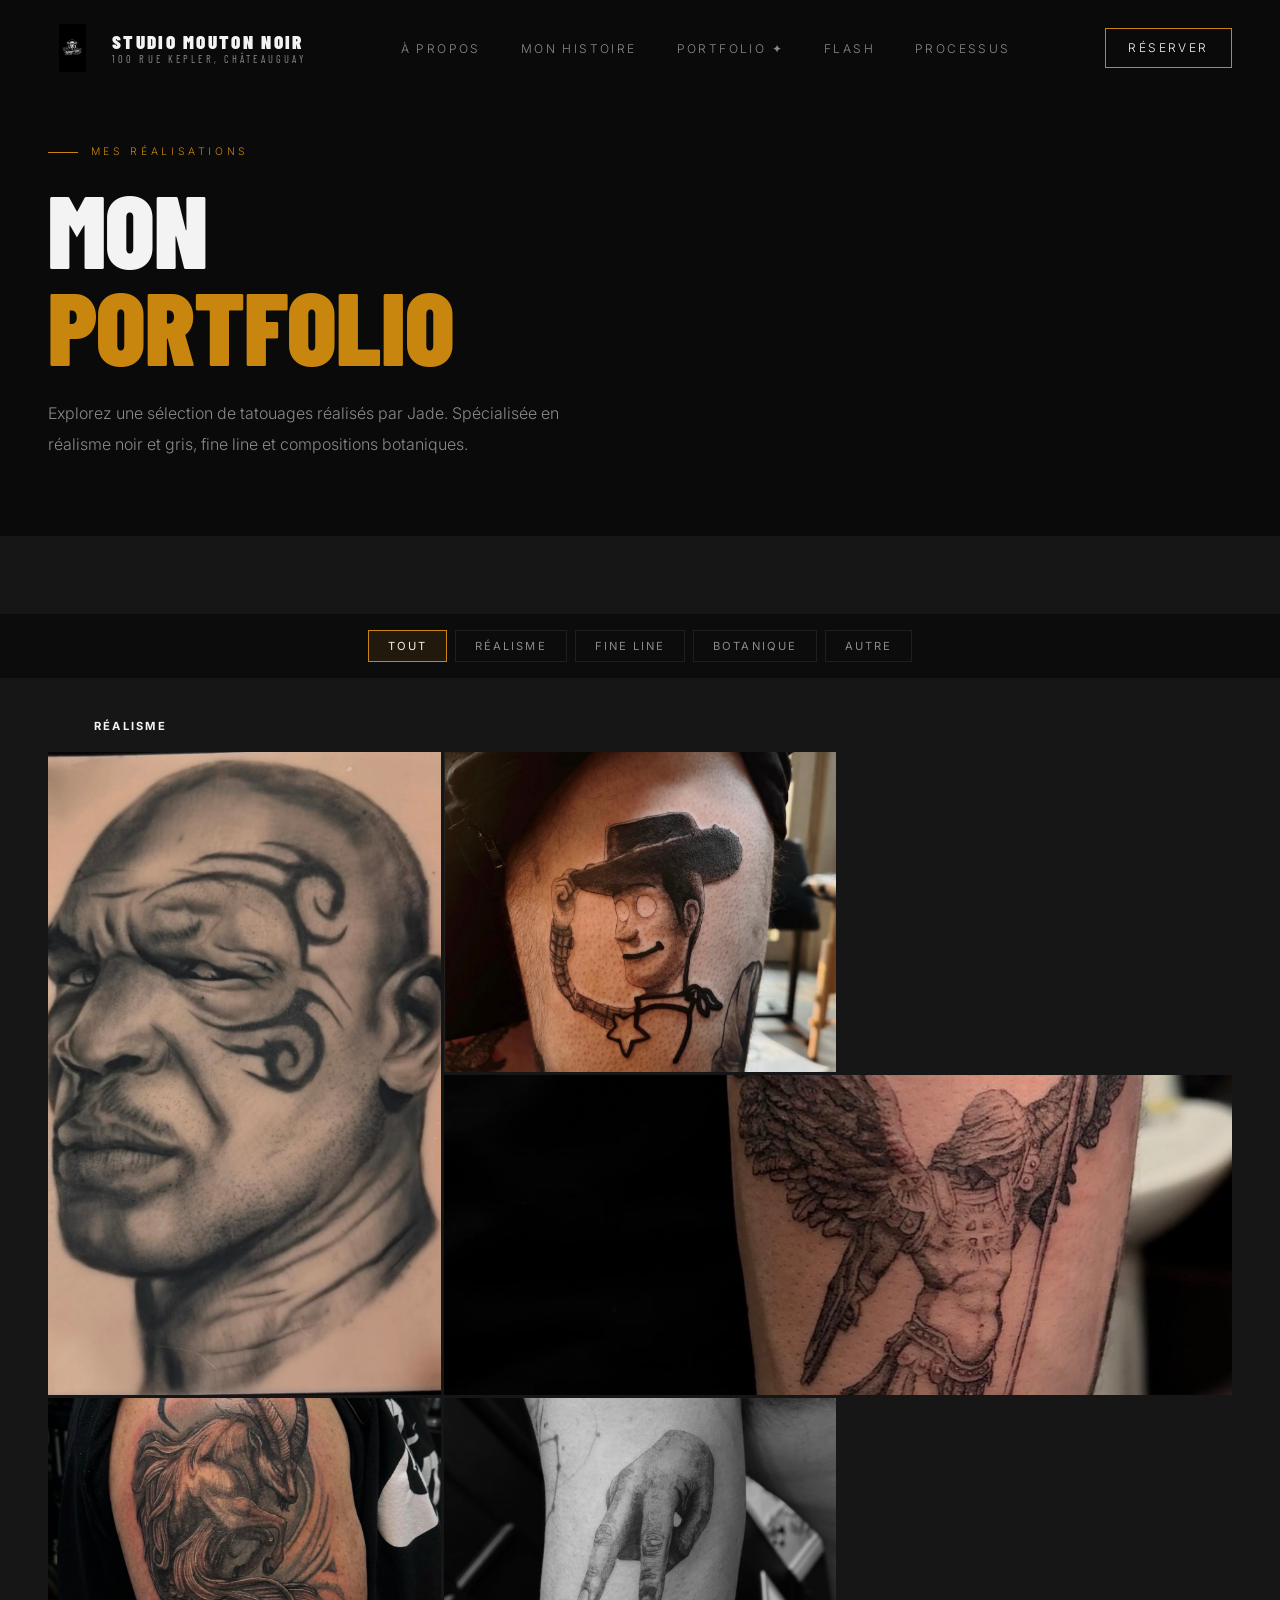
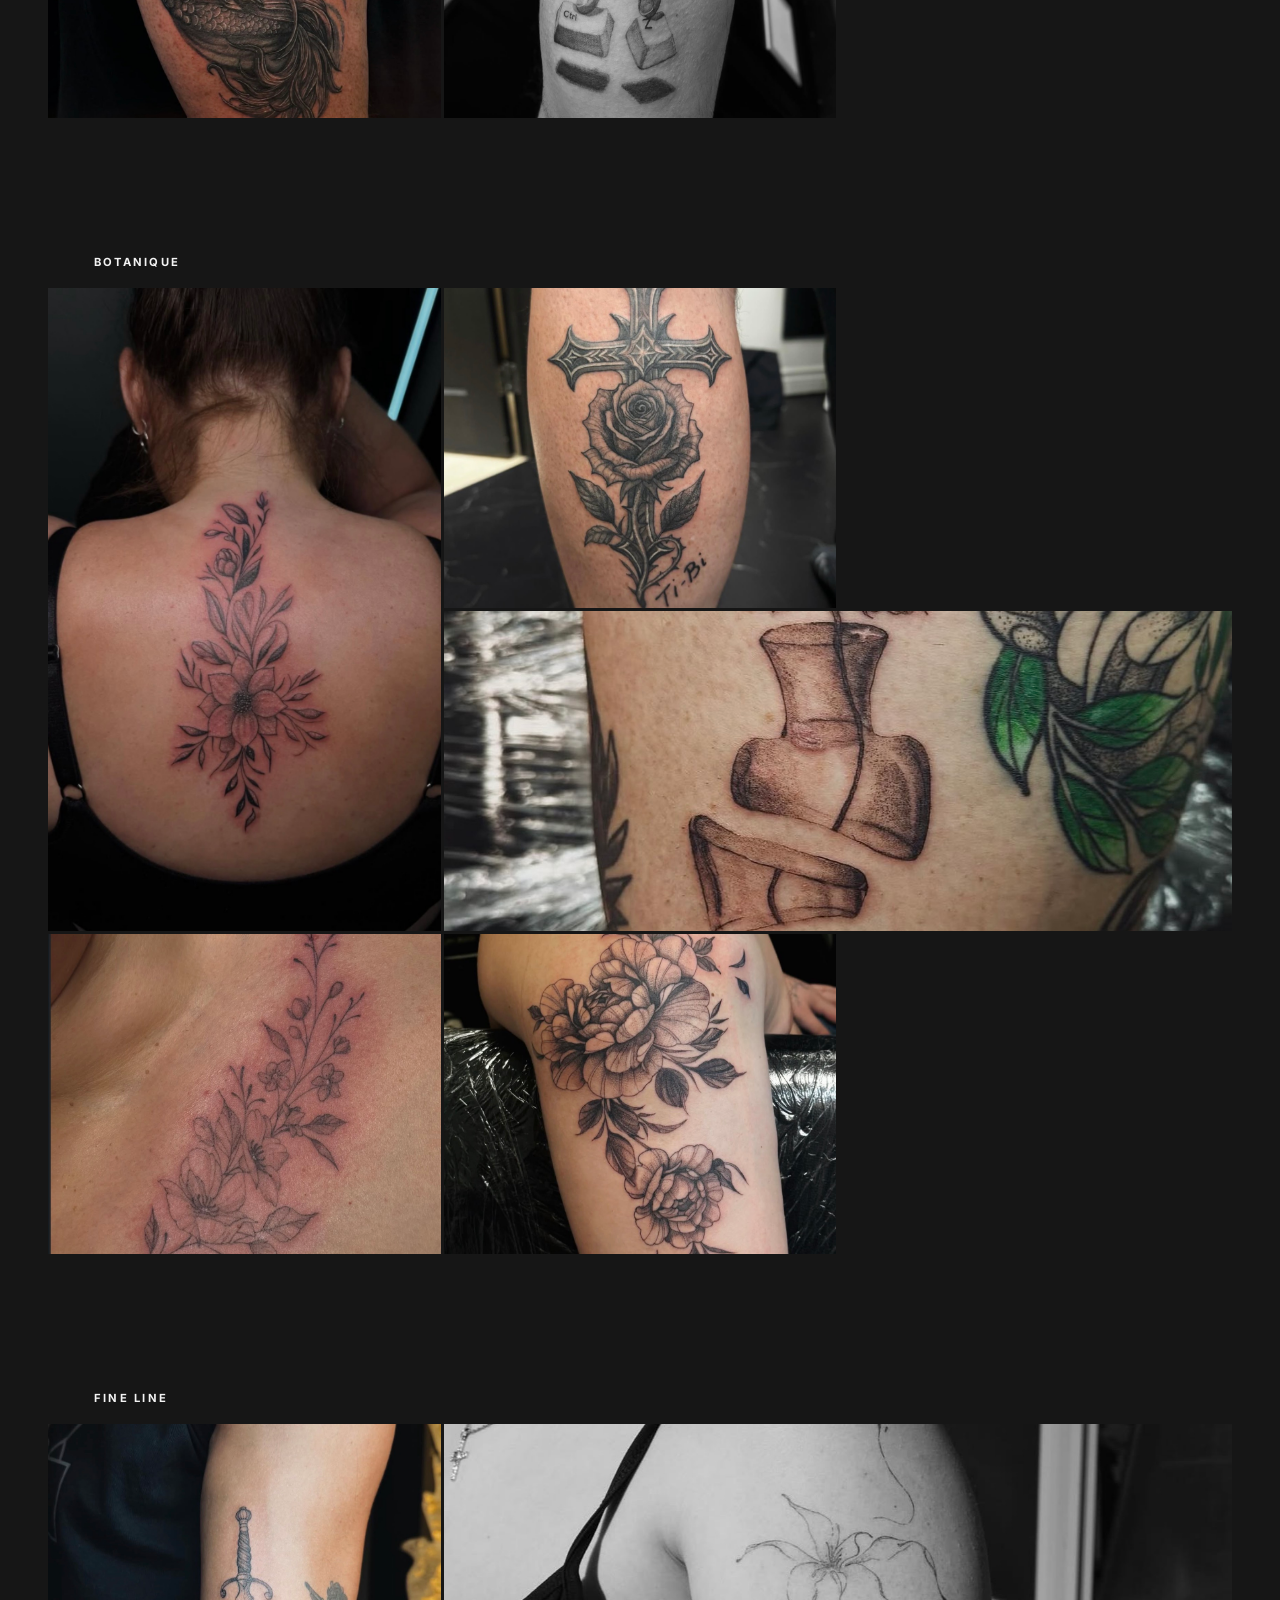
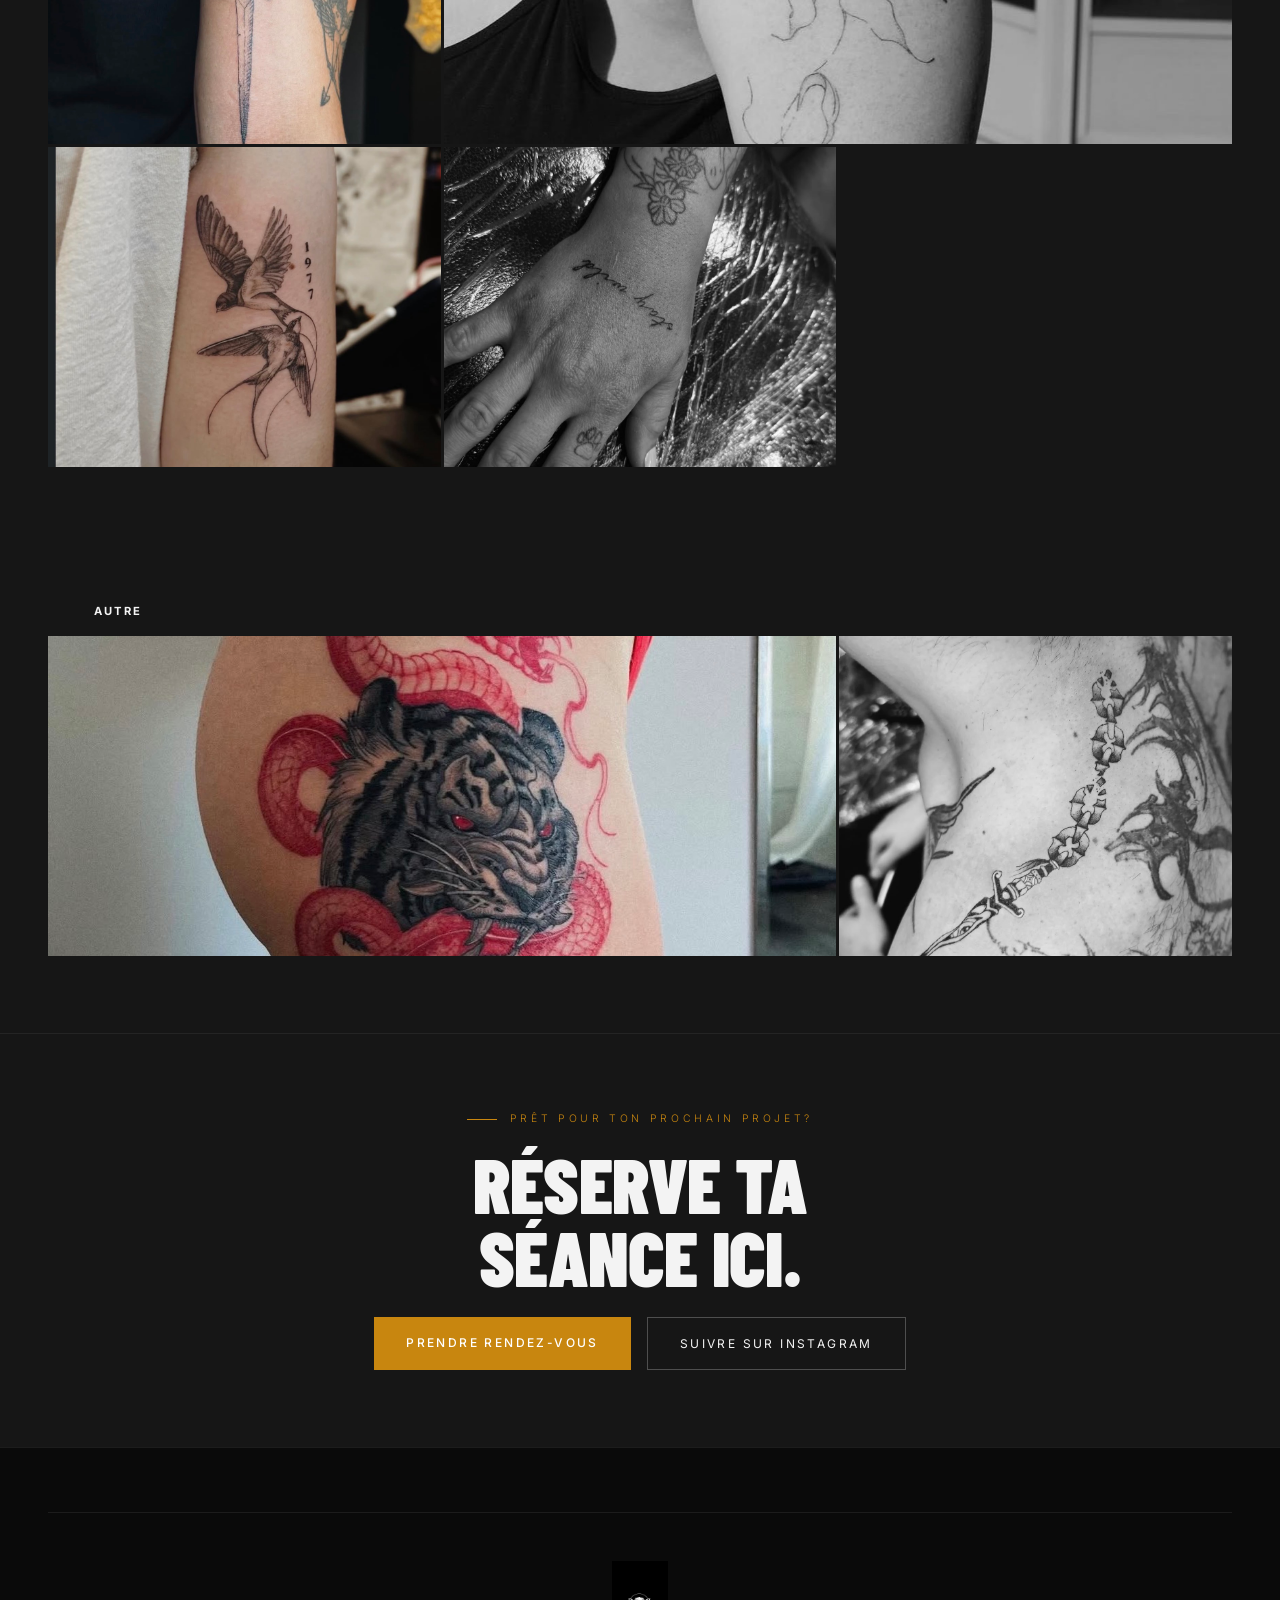
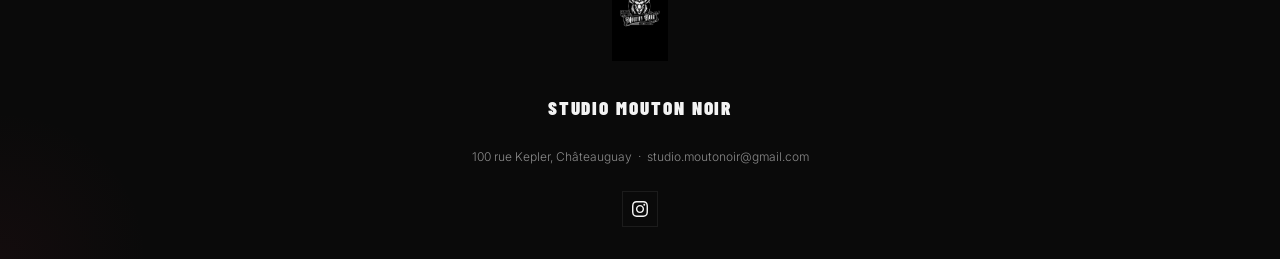
==== commit 9c8656a2: "Portfolio mobile: portrait aspect ratio, visible labels on touch, responsive padding, rename to Port" ====
--- a/portfolio.html
+++ b/portfolio.html
@@ -55,7 +55,7 @@
 <!-- ═══════════════════════════════════════════════════════
      PORTFOLIO HERO
 ═══════════════════════════════════════════════════════ -->
-<section class="flash-hero" style="padding: 9rem 3rem 5rem; background: var(--black); border-bottom: 1px solid rgba(243,243,243,0.06);">
+<section class="flash-hero" style="padding: clamp(6rem,12vw,9rem) clamp(1.2rem,4vw,3rem) clamp(3rem,6vw,5rem); background: var(--black); border-bottom: 1px solid rgba(243,243,243,0.06);">
   <p class="section-label reveal">Mes réalisations</p>
   <h1 class="section-title reveal reveal-delay-1" style="font-size: clamp(3rem, 8vw, 7rem); margin-bottom: 1.5rem;">
     Mon<br><span style="color:var(--red)">Portfolio</span>
@@ -68,7 +68,7 @@
 <!-- ═══════════════════════════════════════════════════════
      PORTFOLIO CONTENT
 ═══════════════════════════════════════════════════════ -->
-<section class="portfolio" id="portfolio_content" style="padding: 5rem 3rem;">
+<section class="portfolio" id="portfolio_content" style="padding: clamp(3rem,6vw,5rem) clamp(1.2rem,4vw,3rem);">
   <!-- Filters -->
   <div class="portfolio-filters reveal">
     <button class="filter-btn active" data-filter="all">Tout</button>
@@ -231,7 +231,7 @@
 <!-- ═══════════════════════════════════════════════════════
      CTA
 ═══════════════════════════════════════════════════════ -->
-<div style="background: var(--charcoal); padding: 5rem 3rem; text-align: center; border-top: 1px solid rgba(243,243,243,0.06);">
+<div style="background: var(--charcoal); padding: clamp(3rem,6vw,5rem) clamp(1.2rem,4vw,3rem); text-align: center; border-top: 1px solid rgba(243,243,243,0.06);">
   <p class="section-label reveal" style="justify-content: center;">Prêt pour ton prochain projet?</p>
   <h2 class="section-title reveal reveal-delay-1" style="margin-bottom: 1.5rem; text-align: center;">Réserve ta<br>séance ici.</h2>
   <div class="reveal reveal-delay-3" style="display: flex; gap: 1rem; justify-content: center; flex-wrap: wrap;">
--- a/css/style.css
+++ b/css/style.css
@@ -72,14 +72,12 @@
   line-height: 1.1;
 }
 .nav-logo-img {
-  width: 42px;
-  height: 42px;
-  background-image: url('../logo_nav.png');
+  width: 48px;
+  height: 48px;
+  background-image: url('../nouveau-logo.png?v=2');
   background-size: contain;
   background-position: center;
   background-repeat: no-repeat;
-  border-radius: 50%;
-  border: 1px solid rgba(243,243,243,0.15);
   flex-shrink: 0;
 }
 .nav-logo-text { display: flex; flex-direction: column; }
@@ -167,17 +165,15 @@
   top: 50%;
   left: 50%;
   transform: translate(-50%, -50%);
-  width: 80vh;
-  height: 80vh;
-  background-image: url('../logo.png');
-  background-size: 300% 100%;
-  background-position: 0% center;
+  width: 90vh;
+  height: 90vh;
+  background-image: url('../nouveau-logo.png?v=2');
+  background-size: contain;
+  background-position: center;
   background-repeat: no-repeat;
-  opacity: 0.03;
+  opacity: 0.04;
   pointer-events: none;
   z-index: 1;
-  filter: blur(2px);
-  animation: heroLogoSpin 120s linear infinite;
 }
 @keyframes heroLogoSpin {
   from { transform: translate(-50%, -50%) rotate(0deg); }
@@ -1367,7 +1363,7 @@
   .nav { padding: 1.2rem 1.5rem; }
   .nav.scrolled { padding: 0.9rem 1.5rem; }
   .nav-links, .nav-cta { display: none; }
-  .nav-toggle { display: flex; }
+  .nav-toggle { display: flex; min-width: 44px; min-height: 44px; align-items: center; justify-content: center; }
 
   .hero { padding: 0 1.5rem 4rem; }
   .hero-scroll { display: none; }
@@ -1377,20 +1373,39 @@
   }
   .portfolio-grid .item-wide { grid-column: span 1; }
 
+  /* Fix portfolio filters negative margin to match 1.5rem section padding */
+  .portfolio-filters { margin: 0 -1.5rem; }
+
   .instagram-grid { grid-template-columns: repeat(3, 1fr); }
 
   .location-inner { grid-template-columns: 1fr; }
   .location-map { height: 350px; }
 
   .footer-top { grid-template-columns: 1fr; gap: 2rem; }
+
+  /* Flash page mobile */
+  .flash-hero { padding-top: 7rem; padding-left: 1.5rem; padding-right: 1.5rem; }
+  .flash-intro { padding: 2.5rem 1.5rem; }
+  .flash-category-title { padding: 2rem 1.5rem 1rem; font-size: 1.5rem; }
+  .flash-note { padding: 2rem 1.5rem; margin: 0 0 2rem; }
 }
 
 @media (max-width: 600px) {
-  .portfolio-grid { 
-    grid-template-columns: 1fr; 
-    grid-auto-rows: 380px;
+  .portfolio-grid {
+    grid-template-columns: 1fr;
+    grid-auto-rows: unset;
   }
   .portfolio-grid .item-tall { grid-row: span 1; }
+  .portfolio-item { aspect-ratio: 4 / 5; }
+
+  /* Always show category label on mobile — no hover on touch screens */
+  .portfolio-item-overlay {
+    opacity: 1;
+    background: linear-gradient(to top, rgba(10,10,10,0.85) 0%, transparent 55%);
+    justify-content: flex-end;
+    align-items: flex-start;
+    padding: 0 1rem 1rem;
+  }
 
   /* Ajustements spécifiques demandés par l'utilisateur */
   .mobile-pos-tyson {
@@ -1400,17 +1415,38 @@
     object-position: center 35% !important;
   }
 
-
   .process-steps { grid-template-columns: 1fr; }
 
   .form-row { grid-template-columns: 1fr; }
+
+  /* Prevent iOS auto-zoom on form focus */
+  .form-input,
+  .form-textarea,
+  .form-select { font-size: 1rem; }
 
   .instagram-grid { grid-template-columns: repeat(2, 1fr); }
 
   .about { padding: 4rem 1.5rem; }
   .flash-banner { padding: 3rem 1.5rem; }
+  .flash-banner-text .title { font-size: clamp(1.8rem, 7vw, 2.5rem); }
 
   .artists-header { flex-direction: column; align-items: flex-start; }
+
+  /* Hero actions stack on small screens */
+  .hero-actions { flex-direction: column; align-items: flex-start; }
+  .hero-actions .btn-primary,
+  .hero-actions .btn-outline { width: 100%; text-align: center; }
+
+  /* Back to top closer to edge */
+  .back-top { bottom: 1.2rem; right: 1.2rem; }
+}
+
+@media (max-width: 400px) {
+  section { padding: 3.5rem 1rem; }
+  .hero { padding: 0 1rem 3rem; }
+  .nav { padding: 1rem; }
+  .nav.scrolled { padding: 0.8rem 1rem; }
+  .location-map { height: 220px; }
 }
 
 /* ============================================================
